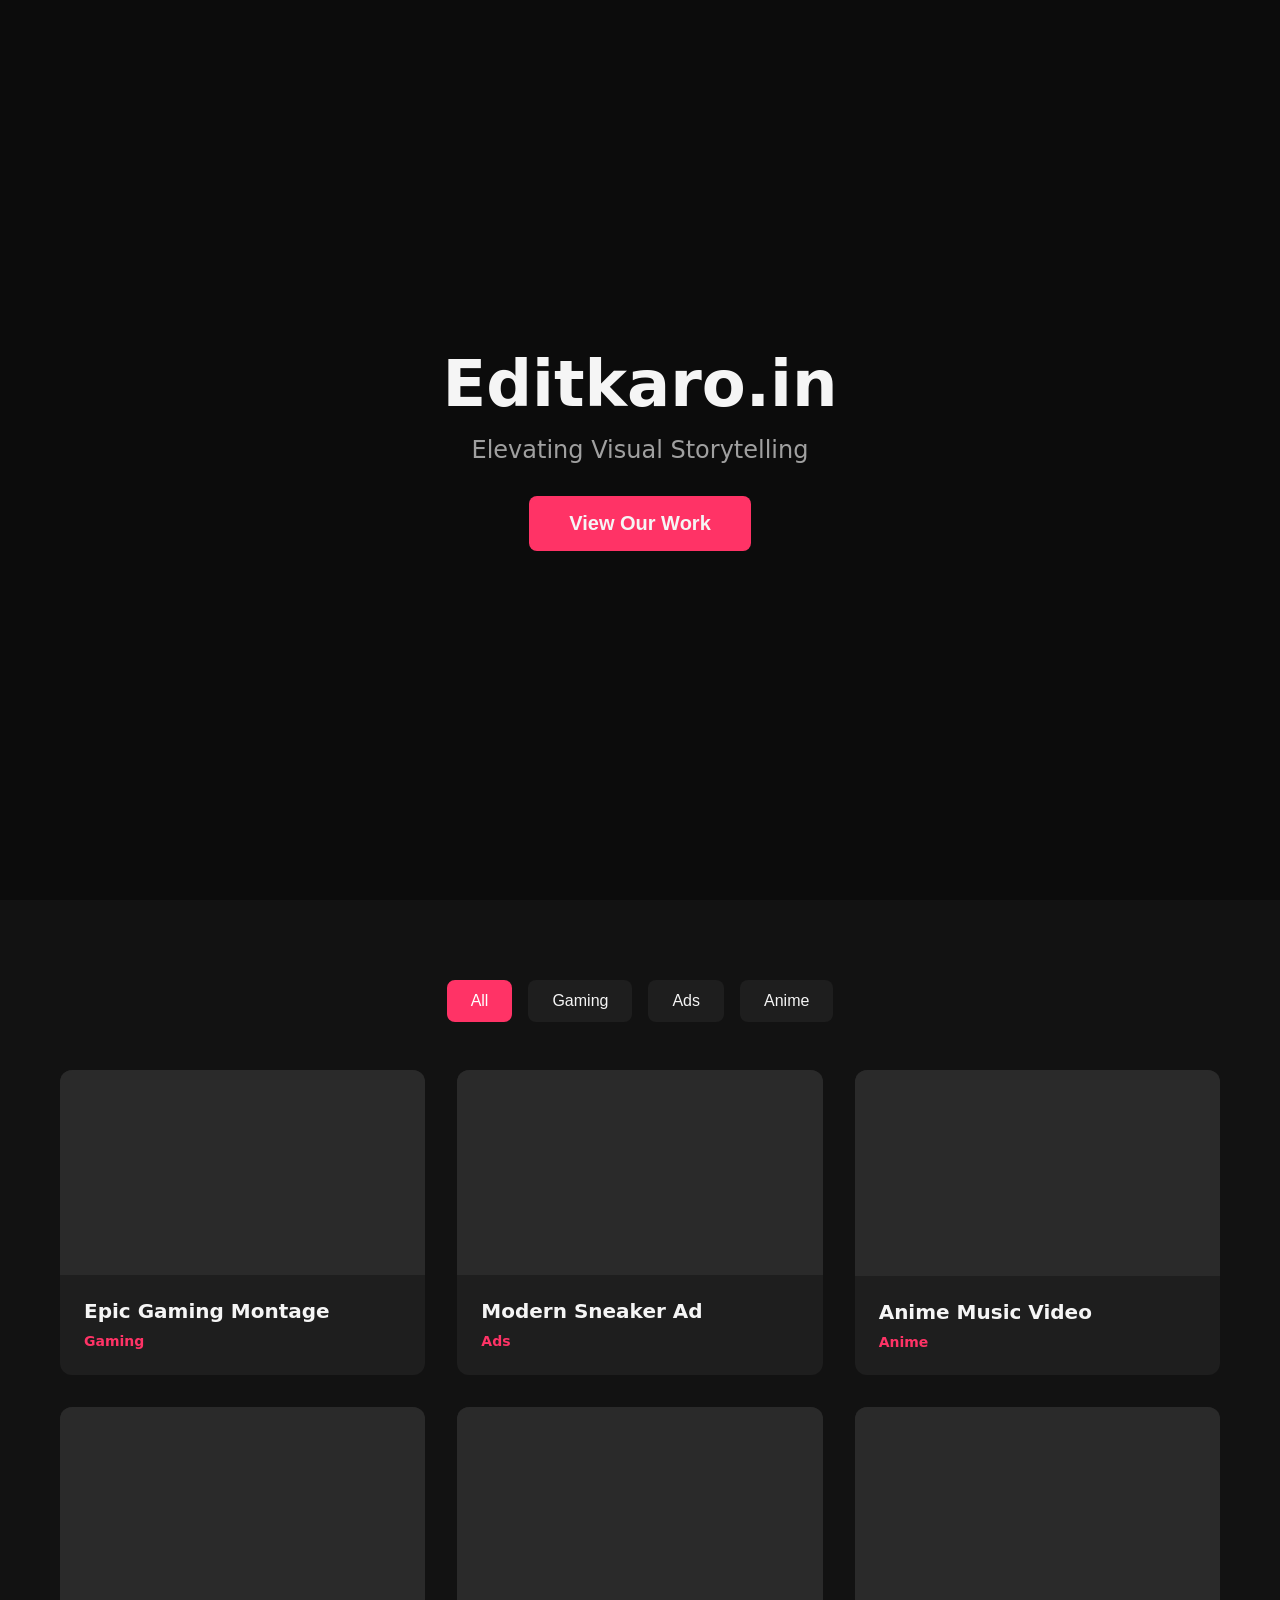
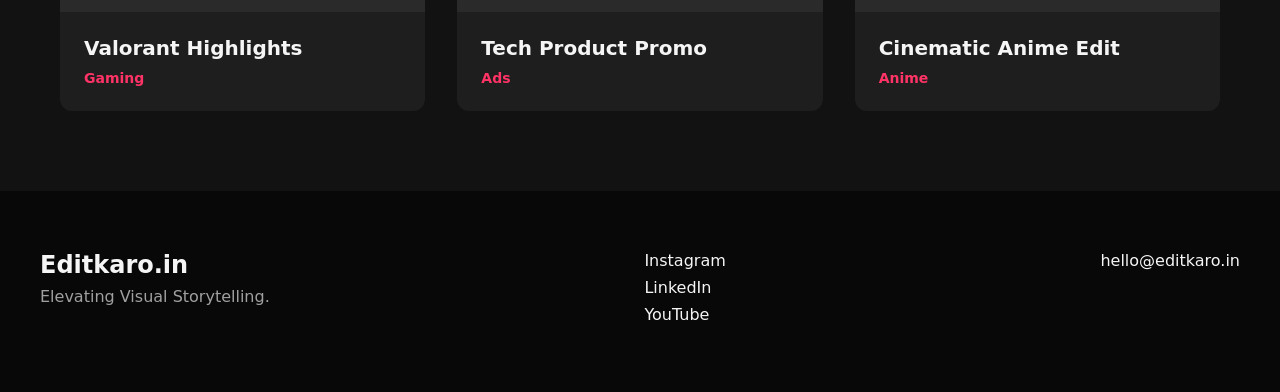
==== index.html @ 69100867 "Added footer" ====
<!DOCTYPE html>
<html lang="en">
<head>
    <meta charset="UTF-8">
    <meta name="viewport" content="width=device-width, initial-scale=1.0">
    <title>Editkaro.in</title>
    <link rel="stylesheet" href="style.css">
</head>
<body>
    <section class="hero-section">
        <div class="video-container"></div>
        <div class="dark-overlay"></div>
        <div class="content-box">
            <h1 class="main-heading">Editkaro.in</h1>
            <p class="subtitle">Elevating Visual Storytelling</p>
            <button class="action-button">View Our Work</button>
        </div>
    </section>

    <section class="portfolio-section">
        <div class="category-buttons">
            <button class="category-btn active" data-filter="all">All</button>
            <button class="category-btn" data-filter="gaming">Gaming</button>
            <button class="category-btn" data-filter="ads">Ads</button>
            <button class="category-btn" data-filter="anime">Anime</button>
        </div>
        <div class="work-grid">
            <div class="work-item" data-category="gaming">
                <div class="thumbnail" data-video="https://commondatastorage.googleapis.com/gtv-videos-bucket/sample/BigBuckBunny.mp4"></div>
                <div class="item-details">
                    <h3 class="video-title">Epic Gaming Montage</h3>
                    <span class="category-tag">Gaming</span>
                </div>
            </div>
            <div class="work-item" data-category="ads">
                <div class="thumbnail" data-video="https://commondatastorage.googleapis.com/gtv-videos-bucket/sample/BigBuckBunny.mp4"></div>
                <div class="item-details">
                    <h3 class="video-title">Modern Sneaker Ad</h3>
                    <span class="category-tag">Ads</span>
                </div>
            </div>
            <div class="work-item" data-category="anime">
                <div class="thumbnail" data-video="https://commondatastorage.googleapis.com/gtv-videos-bucket/sample/BigBuckBunny.mp4"></div>
                <div class="item-details">
                    <h3 class="video-title">Anime Music Video</h3>
                    <span class="category-tag">Anime</span>
                </div>
            </div>
            <div class="work-item" data-category="gaming">
                <div class="thumbnail" data-video="https://commondatastorage.googleapis.com/gtv-videos-bucket/sample/BigBuckBunny.mp4"></div>
                <div class="item-details">
                    <h3 class="video-title">Valorant Highlights</h3>
                    <span class="category-tag">Gaming</span>
                </div>
            </div>
            <div class="work-item" data-category="ads">
                <div class="thumbnail" data-video="https://commondatastorage.googleapis.com/gtv-videos-bucket/sample/BigBuckBunny.mp4"></div>
                <div class="item-details">
                    <h3 class="video-title">Tech Product Promo</h3>
                    <span class="category-tag">Ads</span>
                </div>
            </div>
            <div class="work-item" data-category="anime">
                <div class="thumbnail" data-video="https://commondatastorage.googleapis.com/gtv-videos-bucket/sample/BigBuckBunny.mp4"></div>
                <div class="item-details">
                    <h3 class="video-title">Cinematic Anime Edit</h3>
                    <span class="category-tag">Anime</span>
                </div>
            </div>
        </div>
    </section>

    <div class="video-modal" id="videoModal">
        <button class="close-modal" id="closeModal">&times;</button>
        <div class="modal-content" id="modalContent"></div>
    </div>

    <footer class="site-footer">
        <div class="footer-columns">
            <div class="footer-column">
                <h3>Editkaro.in</h3>
                <p>Elevating Visual Storytelling.</p>
            </div>
            <div class="footer-column">
                <ul>
                    <li><a href="#">Instagram</a></li>
                    <li><a href="#">LinkedIn</a></li>
                    <li><a href="#">YouTube</a></li>
                </ul>
            </div>
            <div class="footer-column">
                <a href="mailto:hello@editkaro.in">hello@editkaro.in</a>
            </div>
        </div>
    </footer>

    <button id="back-to-top">&uarr;</button>

    <script src="script.js"></script>
</body>
</html>
---- style.css ----
:root {
    --main-background: #121212;
    --surface-background: #1E1E1E;
    --main-text: #F5F5F5;
    --secondary-text: #A0A0A0;
    --accent-color: #FF3366;
}

* {
    margin: 0;
    padding: 0;
    box-sizing: border-box;
}

html {
    scroll-behavior: smooth;
}

body {
    font-family: system-ui, -apple-system, sans-serif;
    background-color: var(--main-background);
    color: var(--main-text);
}

.hero-section {
    position: relative;
    height: 100vh;
    width: 100%;
    display: flex;
    align-items: center;
    justify-content: center;
    overflow: hidden;
}

.video-container {
    position: absolute;
    top: 0;
    left: 0;
    width: 100%;
    height: 100%;
    background-color: var(--surface-background);
    z-index: 1;
}

.dark-overlay {
    position: absolute;
    top: 0;
    left: 0;
    width: 100%;
    height: 100%;
    background-color: rgba(0, 0, 0, 0.6);
    z-index: 2;
}

.content-box {
    position: relative;
    z-index: 3;
    text-align: center;
    padding: 0 20px;
}

.main-heading {
    font-size: 4rem;
    font-weight: bold;
    margin-bottom: 1rem;
    line-height: 1.1;
}

.subtitle {
    font-size: 1.5rem;
    color: var(--secondary-text);
    margin-bottom: 2rem;
}

.action-button {
    background-color: var(--accent-color);
    color: var(--main-text);
    border: none;
    padding: 1rem 2.5rem;
    font-size: 1.25rem;
    font-weight: bold;
    border-radius: 8px;
    cursor: pointer;
    transition: transform 0.2s ease, opacity 0.2s ease;
}

.action-button:hover {
    transform: scale(1.05);
    opacity: 0.9;
}

.portfolio-section {
    padding: 5rem 20px;
    max-width: 1200px;
    margin: 0 auto;
}

.category-buttons {
    display: flex;
    justify-content: center;
    gap: 1rem;
    margin-bottom: 3rem;
    flex-wrap: wrap;
}

.category-btn {
    background-color: var(--surface-background);
    color: var(--main-text);
    border: none;
    padding: 0.75rem 1.5rem;
    font-size: 1rem;
    border-radius: 8px;
    cursor: pointer;
    transition: background-color 0.2s ease, color 0.2s ease;
}

.category-btn:hover,
.category-btn.active {
    background-color: var(--accent-color);
    color: #FFFFFF;
}

.work-grid {
    display: grid;
    grid-template-columns: repeat(3, 1fr);
    gap: 2rem;
}

.work-item {
    background-color: var(--surface-background);
    border-radius: 12px;
    overflow: hidden;
    transition: transform 0.3s ease, box-shadow 0.3s ease, opacity 0.4s ease;
    opacity: 1;
}

.work-item:hover {
    transform: scale(1.05);
    box-shadow: 0 10px 20px rgba(0, 0, 0, 0.4);
}

.thumbnail {
    width: 100%;
    aspect-ratio: 16 / 9;
    background-color: #2A2A2A;
    cursor: pointer;
}

.item-details {
    padding: 1.5rem;
}

.video-title {
    font-size: 1.25rem;
    margin-bottom: 0.5rem;
}

.category-tag {
    font-size: 0.875rem;
    color: var(--accent-color);
    font-weight: bold;
}

@media (max-width: 1024px) {
    .work-grid {
        grid-template-columns: repeat(2, 1fr);
    }
}

@media (max-width: 768px) {
    .main-heading {
        font-size: 2.5rem;
    }
    .subtitle {
        font-size: 1.2rem;
    }
    .action-button {
        padding: 0.875rem 2rem;
        font-size: 1.1rem;
    }
    .work-grid {
        grid-template-columns: 1fr;
    }
}

.hidden {
    opacity: 0 !important;
    display: none !important;
}

.video-modal {
    position: fixed;
    top: 0;
    left: 0;
    width: 100%;
    height: 100%;
    background-color: rgba(0, 0, 0, 0.9);
    display: none;
    align-items: center;
    justify-content: center;
    z-index: 1000;
}

.video-modal.active {
    display: flex;
}

.modal-content {
    width: 90%;
    max-width: 900px;
    background-color: #000;
    border-radius: 8px;
    overflow: hidden;
}

.modal-content video {
    width: 100%;
    height: auto;
    display: block;
}

.close-modal {
    position: absolute;
    top: 20px;
    right: 30px;
    font-size: 3rem;
    color: #FFF;
    background: none;
    border: none;
    cursor: pointer;
    z-index: 1001;
    transition: color 0.2s ease;
}

.close-modal:hover {
    color: var(--accent-color);
}

.site-footer {
    background-color: #080808;
    padding: 60px 20px;
}

.footer-columns {
    max-width: 1200px;
    margin: 0 auto;
    display: flex;
    justify-content: space-between;
}

.footer-column h3 {
    font-size: 1.5rem;
    margin-bottom: 0.5rem;
}

.footer-column p {
    color: var(--secondary-text);
}

.footer-column ul {
    list-style: none;
}

.footer-column ul li {
    margin-bottom: 0.5rem;
}

.footer-column a {
    color: var(--main-text);
    text-decoration: none;
    transition: color 0.2s ease;
}

.footer-column a:hover {
    color: var(--accent-color);
}

@media (max-width: 768px) {
    .footer-columns {
        flex-direction: column;
        gap: 30px;
    }
}

#back-to-top {
    position: fixed;
    bottom: 30px;
    right: 30px;
    width: 50px;
    height: 50px;
    border-radius: 50%;
    background-color: var(--accent-color);
    color: #FFF;
    border: none;
    font-size: 1.5rem;
    display: flex;
    align-items: center;
    justify-content: center;
    cursor: pointer;
    box-shadow: 0 4px 10px rgba(0, 0, 0, 0.3);
    opacity: 0;
    pointer-events: none;
    transition: all 0.3s ease;
    z-index: 1000;
}

#back-to-top:hover {
    transform: translateY(-3px);
    box-shadow: 0 6px 15px rgba(0, 0, 0, 0.4);
}

.show-button {
    opacity: 1 !important;
    pointer-events: auto !important;
}
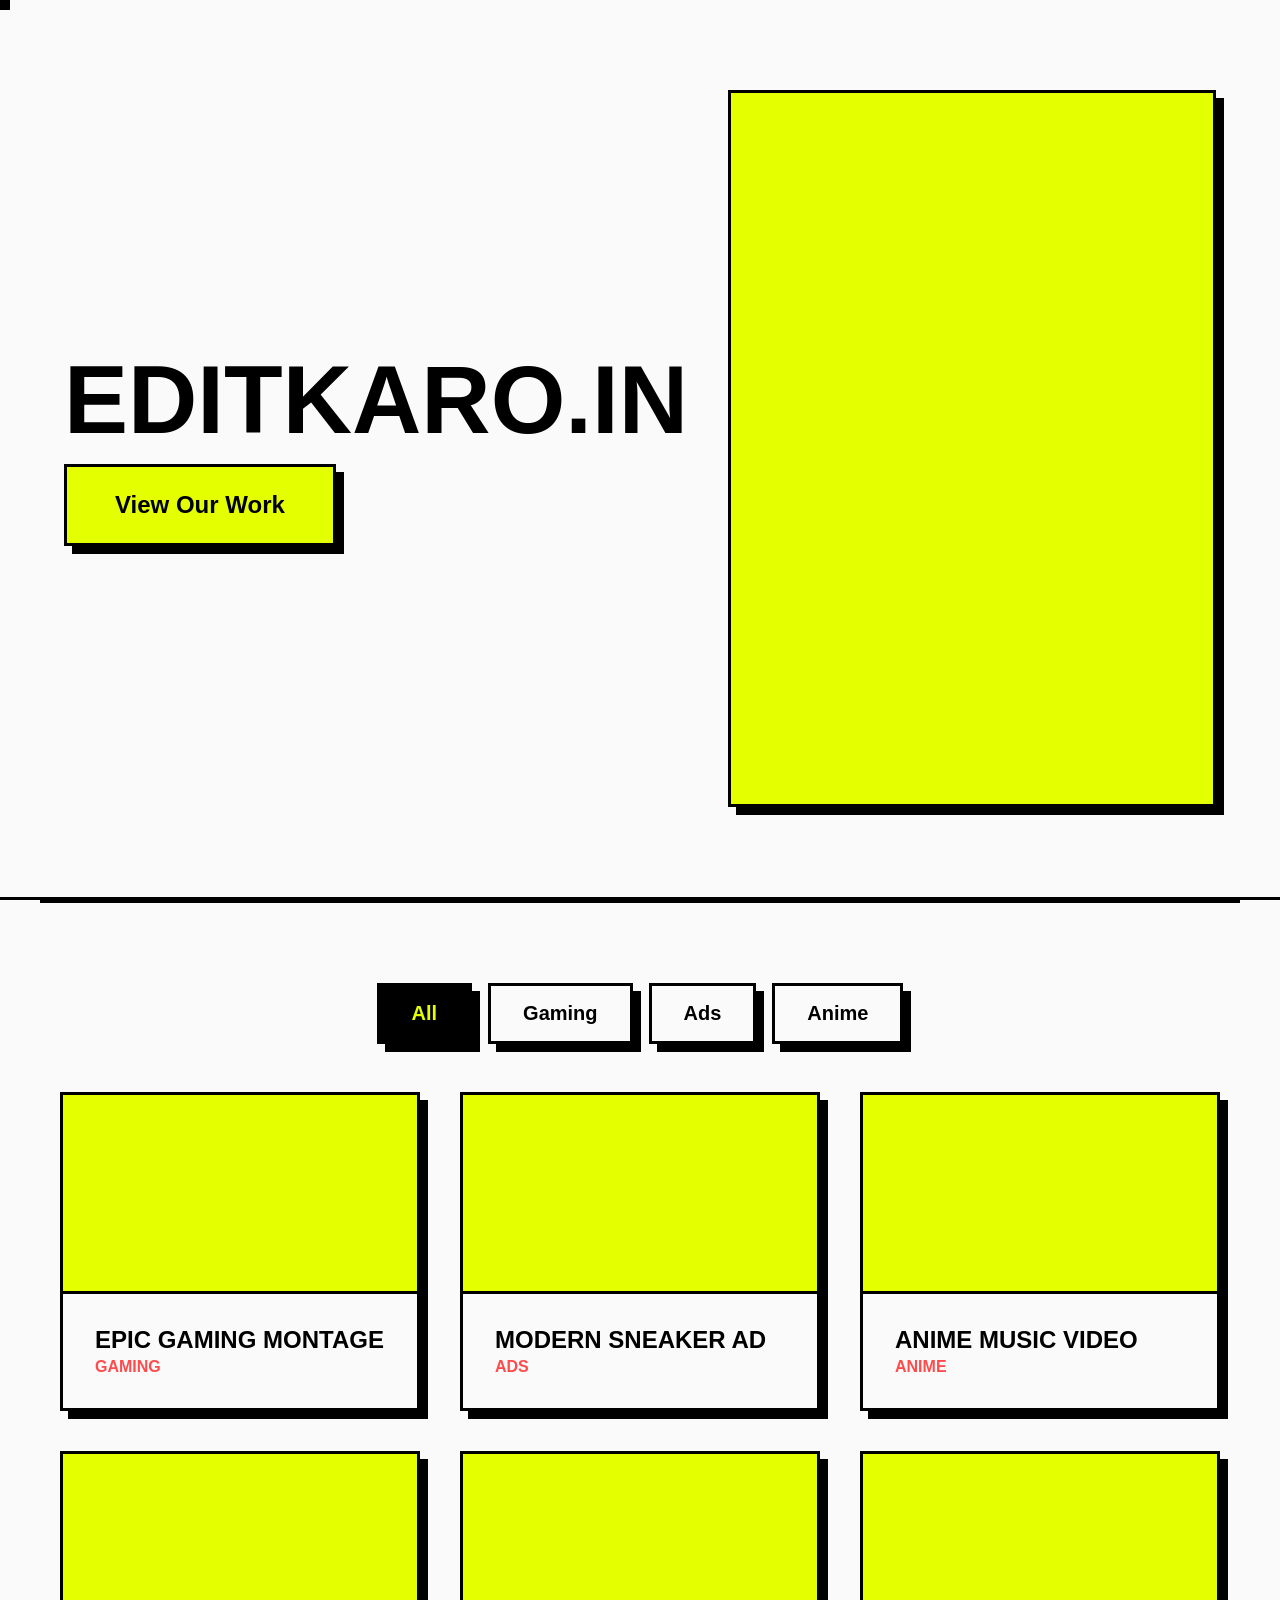
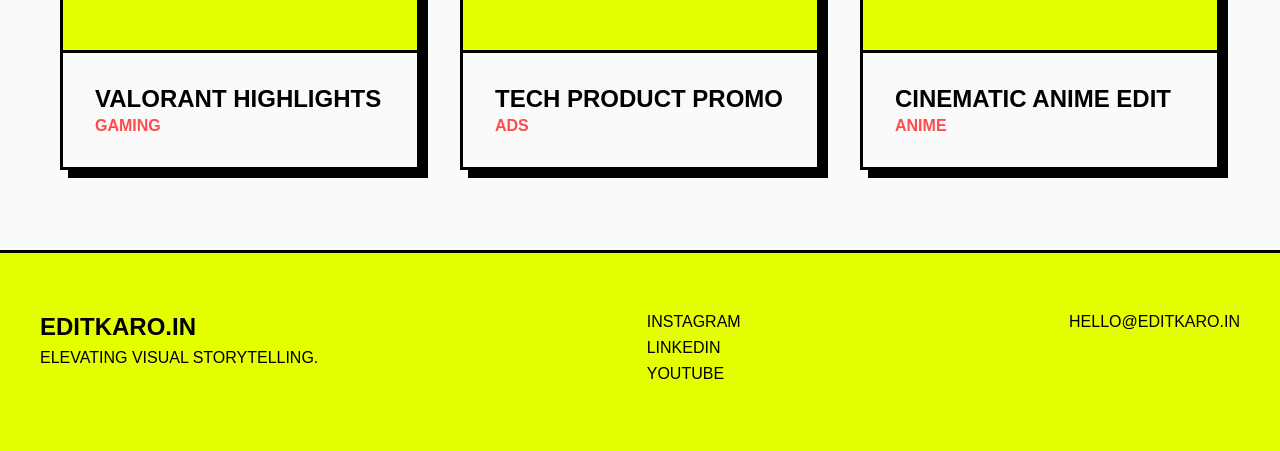
==== commit 0b99428f: "changed the theme" ====
--- a/index.html
+++ b/index.html
@@ -1,67 +1,70 @@
 <!DOCTYPE html>
 <html lang="en">
+
 <head>
     <meta charset="UTF-8">
     <meta name="viewport" content="width=device-width, initial-scale=1.0">
     <title>Editkaro.in</title>
     <link rel="stylesheet" href="style.css">
 </head>
+
 <body>
+    
     <section class="hero-section">
-        <div class="video-container"></div>
-        <div class="dark-overlay"></div>
-        <div class="content-box">
+        <div class="hero-content">
             <h1 class="main-heading">Editkaro.in</h1>
-            <p class="subtitle">Elevating Visual Storytelling</p>
-            <button class="action-button">View Our Work</button>
+            <button class="action-button brutal-card">View Our Work</button>
+        </div>
+        <div class="hero-video brutal-card">
+            <video class="media-placeholder" autoplay loop muted></video>
         </div>
     </section>
 
     <section class="portfolio-section">
         <div class="category-buttons">
-            <button class="category-btn active" data-filter="all">All</button>
-            <button class="category-btn" data-filter="gaming">Gaming</button>
-            <button class="category-btn" data-filter="ads">Ads</button>
-            <button class="category-btn" data-filter="anime">Anime</button>
+            <button class="category-btn brutal-card active" data-filter="all">All</button>
+            <button class="category-btn brutal-card" data-filter="gaming">Gaming</button>
+            <button class="category-btn brutal-card" data-filter="ads">Ads</button>
+            <button class="category-btn brutal-card" data-filter="anime">Anime</button>
         </div>
         <div class="work-grid">
-            <div class="work-item" data-category="gaming">
-                <div class="thumbnail" data-video="https://commondatastorage.googleapis.com/gtv-videos-bucket/sample/BigBuckBunny.mp4"></div>
+            <div class="work-item brutal-card" data-category="gaming">
+                <video class="media-placeholder thumbnail" data-video="https://commondatastorage.googleapis.com/gtv-videos-bucket/sample/BigBuckBunny.mp4" autoplay loop muted></video>
                 <div class="item-details">
                     <h3 class="video-title">Epic Gaming Montage</h3>
                     <span class="category-tag">Gaming</span>
                 </div>
             </div>
-            <div class="work-item" data-category="ads">
-                <div class="thumbnail" data-video="https://commondatastorage.googleapis.com/gtv-videos-bucket/sample/BigBuckBunny.mp4"></div>
+            <div class="work-item brutal-card" data-category="ads">
+                <video class="media-placeholder thumbnail" data-video="https://commondatastorage.googleapis.com/gtv-videos-bucket/sample/BigBuckBunny.mp4" autoplay loop muted></video>
                 <div class="item-details">
                     <h3 class="video-title">Modern Sneaker Ad</h3>
                     <span class="category-tag">Ads</span>
                 </div>
             </div>
-            <div class="work-item" data-category="anime">
-                <div class="thumbnail" data-video="https://commondatastorage.googleapis.com/gtv-videos-bucket/sample/BigBuckBunny.mp4"></div>
+            <div class="work-item brutal-card" data-category="anime">
+                <video class="media-placeholder thumbnail" data-video="https://commondatastorage.googleapis.com/gtv-videos-bucket/sample/BigBuckBunny.mp4" autoplay loop muted></video>
                 <div class="item-details">
                     <h3 class="video-title">Anime Music Video</h3>
                     <span class="category-tag">Anime</span>
                 </div>
             </div>
-            <div class="work-item" data-category="gaming">
-                <div class="thumbnail" data-video="https://commondatastorage.googleapis.com/gtv-videos-bucket/sample/BigBuckBunny.mp4"></div>
+            <div class="work-item brutal-card" data-category="gaming">
+                <video class="media-placeholder thumbnail" data-video="https://commondatastorage.googleapis.com/gtv-videos-bucket/sample/BigBuckBunny.mp4" autoplay loop muted></video>
                 <div class="item-details">
                     <h3 class="video-title">Valorant Highlights</h3>
                     <span class="category-tag">Gaming</span>
                 </div>
             </div>
-            <div class="work-item" data-category="ads">
-                <div class="thumbnail" data-video="https://commondatastorage.googleapis.com/gtv-videos-bucket/sample/BigBuckBunny.mp4"></div>
+            <div class="work-item brutal-card" data-category="ads">
+                <video class="media-placeholder thumbnail" data-video="https://commondatastorage.googleapis.com/gtv-videos-bucket/sample/BigBuckBunny.mp4" autoplay loop muted></video>
                 <div class="item-details">
                     <h3 class="video-title">Tech Product Promo</h3>
                     <span class="category-tag">Ads</span>
                 </div>
             </div>
-            <div class="work-item" data-category="anime">
-                <div class="thumbnail" data-video="https://commondatastorage.googleapis.com/gtv-videos-bucket/sample/BigBuckBunny.mp4"></div>
+            <div class="work-item brutal-card" data-category="anime">
+                <video class="media-placeholder thumbnail" data-video="https://commondatastorage.googleapis.com/gtv-videos-bucket/sample/BigBuckBunny.mp4" autoplay loop muted></video>
                 <div class="item-details">
                     <h3 class="video-title">Cinematic Anime Edit</h3>
                     <span class="category-tag">Anime</span>
@@ -95,7 +98,9 @@
     </footer>
 
     <button id="back-to-top">&uarr;</button>
+    <div id="custom-cursor"></div>
 
     <script src="script.js"></script>
 </body>
-</html>
+
+</html>
--- a/style.css
+++ b/style.css
@@ -1,15 +1,15 @@
 :root {
-    --main-background: #121212;
-    --surface-background: #1E1E1E;
-    --main-text: #F5F5F5;
-    --secondary-text: #A0A0A0;
-    --accent-color: #FF3366;
+    --main-background: #FAFAFA;
+    --primary-accent: #E3FF00;
+    --secondary-accent: #FF4B4B;
+    --brutal-border: #000000;
 }
 
 * {
     margin: 0;
     padding: 0;
     box-sizing: border-box;
+    cursor: none !important;
 }
 
 html {
@@ -17,82 +17,81 @@
 }
 
 body {
-    font-family: system-ui, -apple-system, sans-serif;
+    font-family: 'Arial Black', Impact, sans-serif;
     background-color: var(--main-background);
-    color: var(--main-text);
+    color: var(--brutal-border);
+    text-transform: uppercase;
+}
+
+.brutal-card {
+    border: 3px solid var(--brutal-border);
+    box-shadow: 8px 8px 0px var(--brutal-border);
+    transition: all 0.15s ease-out;
+}
+
+.brutal-card:hover {
+    transform: translate(4px, 4px);
+    box-shadow: 4px 4px 0px var(--brutal-border);
 }
 
 .hero-section {
-    position: relative;
     height: 100vh;
-    width: 100%;
     display: flex;
     align-items: center;
-    justify-content: center;
-    overflow: hidden;
-}
-
-.video-container {
-    position: absolute;
-    top: 0;
-    left: 0;
+    justify-content: space-between;
+    padding: 0 5%;
+    gap: 40px;
+    background-color: var(--main-background);
+    border-bottom: 3px solid var(--brutal-border);
+}
+
+.hero-content {
+    flex: 1;
+    display: flex;
+    flex-direction: column;
+    align-items: flex-start;
+}
+
+.hero-video {
+    flex: 1;
+    height: 80%;
+    background-color: var(--primary-accent);
+}
+
+.main-heading {
+    font-size: 6rem;
+    font-weight: 900;
+    margin-bottom: 1rem;
+    line-height: 1;
+    color: var(--brutal-border);
+}
+
+.action-button {
+    background-color: var(--primary-accent);
+    color: var(--brutal-border);
+    padding: 1.5rem 3rem;
+    font-size: 1.5rem;
+    font-weight: 900;
+    cursor: none !important;
+}
+
+.action-button:hover {
+    background-color: var(--brutal-border);
+    color: var(--primary-accent);
+}
+
+.media-placeholder {
     width: 100%;
     height: 100%;
-    background-color: var(--surface-background);
-    z-index: 1;
-}
-
-.dark-overlay {
-    position: absolute;
-    top: 0;
-    left: 0;
-    width: 100%;
-    height: 100%;
-    background-color: rgba(0, 0, 0, 0.6);
-    z-index: 2;
-}
-
-.content-box {
-    position: relative;
-    z-index: 3;
-    text-align: center;
-    padding: 0 20px;
-}
-
-.main-heading {
-    font-size: 4rem;
-    font-weight: bold;
-    margin-bottom: 1rem;
-    line-height: 1.1;
-}
-
-.subtitle {
-    font-size: 1.5rem;
-    color: var(--secondary-text);
-    margin-bottom: 2rem;
-}
-
-.action-button {
-    background-color: var(--accent-color);
-    color: var(--main-text);
-    border: none;
-    padding: 1rem 2.5rem;
-    font-size: 1.25rem;
-    font-weight: bold;
-    border-radius: 8px;
-    cursor: pointer;
-    transition: transform 0.2s ease, opacity 0.2s ease;
-}
-
-.action-button:hover {
-    transform: scale(1.05);
-    opacity: 0.9;
+    background-color: var(--primary-accent);
+    object-fit: cover;
 }
 
 .portfolio-section {
     padding: 5rem 20px;
     max-width: 1200px;
     margin: 0 auto;
+    border-top: 3px solid var(--brutal-border);
 }
 
 .category-buttons {
@@ -104,61 +103,73 @@
 }
 
 .category-btn {
-    background-color: var(--surface-background);
-    color: var(--main-text);
-    border: none;
-    padding: 0.75rem 1.5rem;
-    font-size: 1rem;
-    border-radius: 8px;
-    cursor: pointer;
-    transition: background-color 0.2s ease, color 0.2s ease;
+    background-color: var(--main-background);
+    color: var(--brutal-border);
+    padding: 1rem 2rem;
+    font-size: 1.25rem;
+    font-weight: bold;
+    cursor: none !important;
 }
 
 .category-btn:hover,
 .category-btn.active {
-    background-color: var(--accent-color);
-    color: #FFFFFF;
+    background-color: var(--brutal-border);
+    color: var(--primary-accent);
 }
 
 .work-grid {
     display: grid;
     grid-template-columns: repeat(3, 1fr);
-    gap: 2rem;
+    gap: 40px;
 }
 
 .work-item {
-    background-color: var(--surface-background);
-    border-radius: 12px;
-    overflow: hidden;
-    transition: transform 0.3s ease, box-shadow 0.3s ease, opacity 0.4s ease;
-    opacity: 1;
-}
-
-.work-item:hover {
-    transform: scale(1.05);
-    box-shadow: 0 10px 20px rgba(0, 0, 0, 0.4);
-}
-
-.thumbnail {
+    display: grid;
+    grid-template-rows: auto 1fr;
+    background-color: var(--main-background);
+    height: 100%;
+}
+
+.work-item .media-placeholder {
     width: 100%;
     aspect-ratio: 16 / 9;
-    background-color: #2A2A2A;
-    cursor: pointer;
+    border-bottom: 3px solid var(--brutal-border);
 }
 
 .item-details {
-    padding: 1.5rem;
+    display: flex;
+    flex-direction: column;
+    justify-content: flex-start;
+    padding: 2rem;
+    flex-grow: 1;
+    transition: all 0.15s ease-out;
+}
+
+.work-item.brutal-card:hover .item-details {
+    background-color: var(--brutal-border);
 }
 
 .video-title {
-    font-size: 1.25rem;
-    margin-bottom: 0.5rem;
+    font-size: 1.5rem;
+    margin-bottom: 0.25rem;
+    font-weight: 900;
+    transition: all 0.15s ease-out;
+}
+
+.work-item.brutal-card:hover .video-title {
+    color: var(--primary-accent);
 }
 
 .category-tag {
-    font-size: 0.875rem;
-    color: var(--accent-color);
+    font-size: 1rem;
+    color: var(--secondary-accent);
     font-weight: bold;
+    transition: all 0.15s ease-out;
+    margin-top: auto;
+}
+
+.work-item.brutal-card:hover .category-tag {
+    color: var(--main-background);
 }
 
 @media (max-width: 1024px) {
@@ -171,13 +182,16 @@
     .main-heading {
         font-size: 2.5rem;
     }
+
     .subtitle {
         font-size: 1.2rem;
     }
+
     .action-button {
         padding: 0.875rem 2rem;
         font-size: 1.1rem;
     }
+
     .work-grid {
         grid-template-columns: 1fr;
     }
@@ -237,8 +251,10 @@
 }
 
 .site-footer {
-    background-color: #080808;
+    background-color: var(--primary-accent);
     padding: 60px 20px;
+    border-top: 3px solid var(--brutal-border);
+    color: var(--brutal-border);
 }
 
 .footer-columns {
@@ -251,10 +267,11 @@
 .footer-column h3 {
     font-size: 1.5rem;
     margin-bottom: 0.5rem;
+    font-weight: 900;
 }
 
 .footer-column p {
-    color: var(--secondary-text);
+    color: var(--brutal-border);
 }
 
 .footer-column ul {
@@ -266,13 +283,13 @@
 }
 
 .footer-column a {
-    color: var(--main-text);
+    color: var(--brutal-border);
     text-decoration: none;
-    transition: color 0.2s ease;
+    cursor: none !important;
 }
 
 .footer-column a:hover {
-    color: var(--accent-color);
+    color: var(--secondary-accent);
 }
 
 @media (max-width: 768px) {
@@ -288,28 +305,48 @@
     right: 30px;
     width: 50px;
     height: 50px;
-    border-radius: 50%;
-    background-color: var(--accent-color);
-    color: #FFF;
-    border: none;
+    background-color: var(--primary-accent);
+    color: var(--brutal-border);
     font-size: 1.5rem;
     display: flex;
     align-items: center;
     justify-content: center;
-    cursor: pointer;
-    box-shadow: 0 4px 10px rgba(0, 0, 0, 0.3);
+    cursor: none !important;
     opacity: 0;
     pointer-events: none;
-    transition: all 0.3s ease;
     z-index: 1000;
-}
-
-#back-to-top:hover {
-    transform: translateY(-3px);
-    box-shadow: 0 6px 15px rgba(0, 0, 0, 0.4);
+    border: 3px solid var(--brutal-border);
+    box-shadow: 4px 4px 0px var(--brutal-border);
+    transition: all 0.15s ease-out;
 }
 
 .show-button {
     opacity: 1 !important;
     pointer-events: auto !important;
 }
+
+#back-to-top:hover {
+    transform: translate(2px, 2px);
+    box-shadow: 2px 2px 0px var(--brutal-border);
+    background-color: var(--brutal-border);
+    color: var(--primary-accent);
+}
+
+#custom-cursor {
+    position: fixed;
+    top: 0;
+    left: 0;
+    width: 20px;
+    height: 20px;
+    background-color: var(--brutal-border);
+    pointer-events: none;
+    z-index: 9999;
+    transform: translate(-50%, -50%);
+    transition: width 0.15s ease-out, height 0.15s ease-out, background-color 0.15s ease-out;
+}
+
+.cursor-grow {
+    width: 40px !important;
+    height: 40px !important;
+    background-color: var(--secondary-accent) !important;
+}
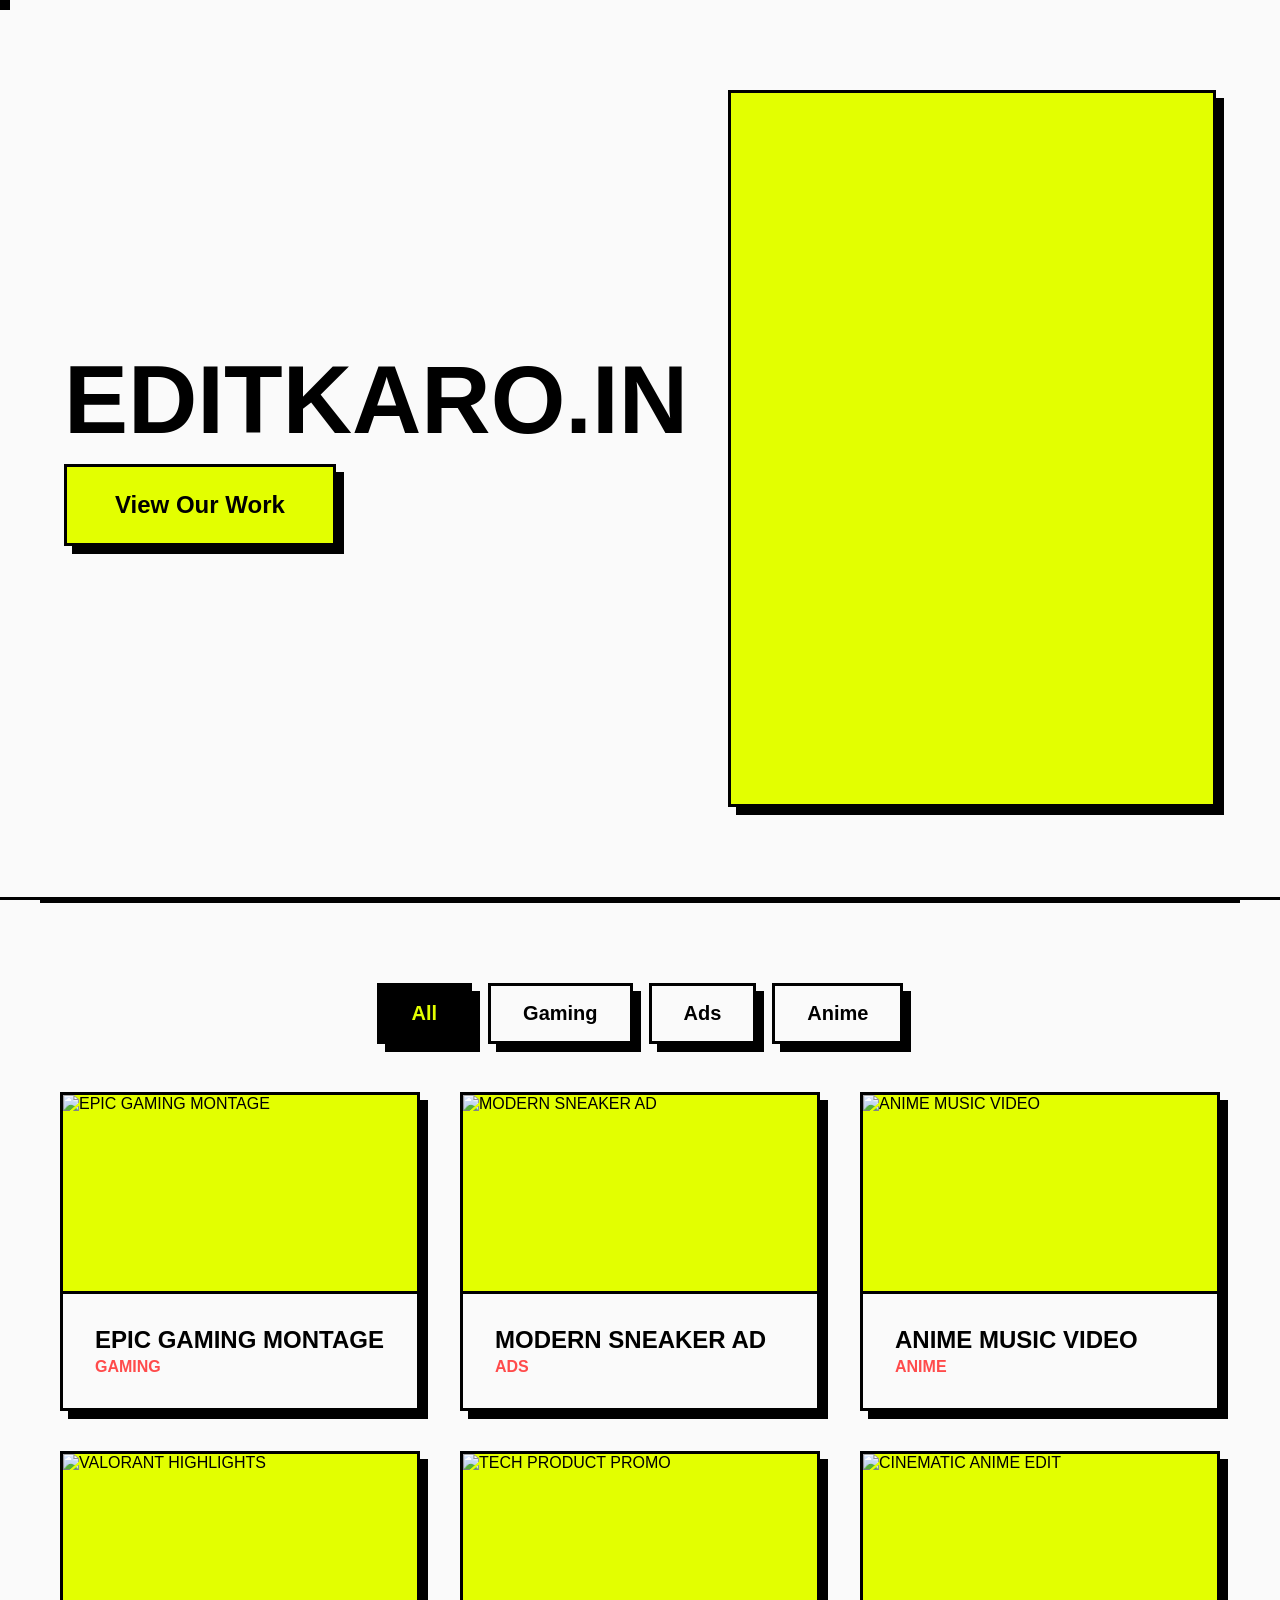
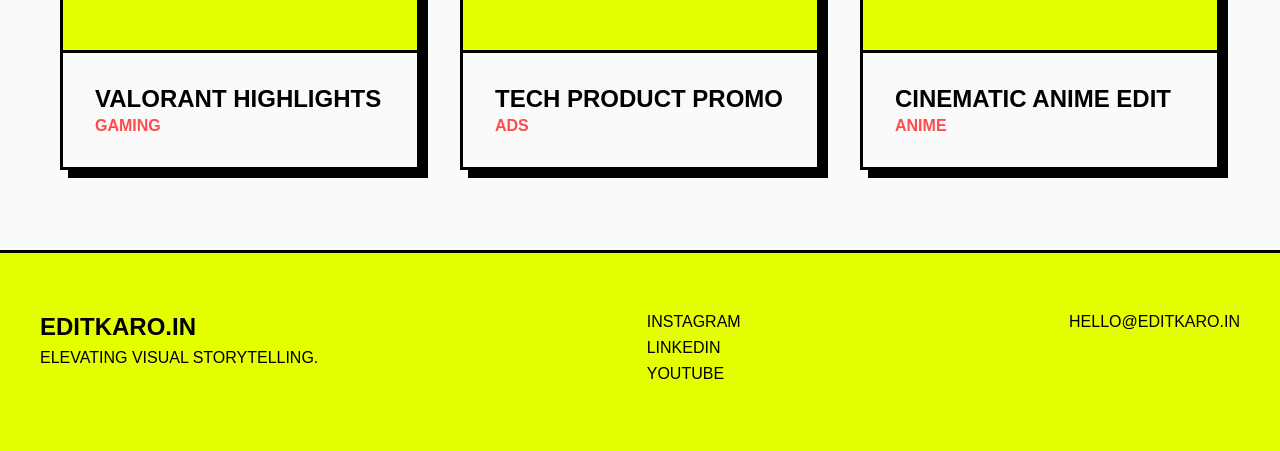
==== commit 9872f693: "added videos" ====
--- a/index.html
+++ b/index.html
@@ -29,42 +29,42 @@
         </div>
         <div class="work-grid">
             <div class="work-item brutal-card" data-category="gaming">
-                <video class="media-placeholder thumbnail" data-video="https://commondatastorage.googleapis.com/gtv-videos-bucket/sample/BigBuckBunny.mp4" autoplay loop muted></video>
+                <img class="media-placeholder thumbnail" src="https://img.youtube.com/vi/kBUir84CjHQ/maxresdefault.jpg" data-video="https://www.youtube.com/embed/kBUir84CjHQ?autoplay=1" alt="Epic Gaming Montage">
                 <div class="item-details">
                     <h3 class="video-title">Epic Gaming Montage</h3>
                     <span class="category-tag">Gaming</span>
                 </div>
             </div>
             <div class="work-item brutal-card" data-category="ads">
-                <video class="media-placeholder thumbnail" data-video="https://commondatastorage.googleapis.com/gtv-videos-bucket/sample/BigBuckBunny.mp4" autoplay loop muted></video>
+                <img class="media-placeholder thumbnail" src="https://img.youtube.com/vi/oD4PVOIzTQg/maxresdefault.jpg" data-video="https://www.youtube.com/embed/oD4PVOIzTQg?autoplay=1" alt="Modern Sneaker Ad">
                 <div class="item-details">
                     <h3 class="video-title">Modern Sneaker Ad</h3>
                     <span class="category-tag">Ads</span>
                 </div>
             </div>
             <div class="work-item brutal-card" data-category="anime">
-                <video class="media-placeholder thumbnail" data-video="https://commondatastorage.googleapis.com/gtv-videos-bucket/sample/BigBuckBunny.mp4" autoplay loop muted></video>
+                <img class="media-placeholder thumbnail" src="https://img.youtube.com/vi/SZZqTMDE3Rg/maxresdefault.jpg" data-video="https://www.youtube.com/embed/SZZqTMDE3Rg?autoplay=1" alt="Anime Music Video">
                 <div class="item-details">
                     <h3 class="video-title">Anime Music Video</h3>
                     <span class="category-tag">Anime</span>
                 </div>
             </div>
             <div class="work-item brutal-card" data-category="gaming">
-                <video class="media-placeholder thumbnail" data-video="https://commondatastorage.googleapis.com/gtv-videos-bucket/sample/BigBuckBunny.mp4" autoplay loop muted></video>
+                <img class="media-placeholder thumbnail" src="https://img.youtube.com/vi/qID7Avs8cJo/maxresdefault.jpg" data-video="https://www.youtube.com/embed/qID7Avs8cJo?autoplay=1" alt="Valorant Highlights">
                 <div class="item-details">
                     <h3 class="video-title">Valorant Highlights</h3>
                     <span class="category-tag">Gaming</span>
                 </div>
             </div>
             <div class="work-item brutal-card" data-category="ads">
-                <video class="media-placeholder thumbnail" data-video="https://commondatastorage.googleapis.com/gtv-videos-bucket/sample/BigBuckBunny.mp4" autoplay loop muted></video>
+                <img class="media-placeholder thumbnail" src="https://img.youtube.com/vi/_-AS5DtDeqs/maxresdefault.jpg" data-video="https://www.youtube.com/embed/_-AS5DtDeqs?autoplay=1" alt="Tech Product Promo">
                 <div class="item-details">
                     <h3 class="video-title">Tech Product Promo</h3>
                     <span class="category-tag">Ads</span>
                 </div>
             </div>
             <div class="work-item brutal-card" data-category="anime">
-                <video class="media-placeholder thumbnail" data-video="https://commondatastorage.googleapis.com/gtv-videos-bucket/sample/BigBuckBunny.mp4" autoplay loop muted></video>
+                <img class="media-placeholder thumbnail" src="https://img.youtube.com/vi/lm47T73ARgI/maxresdefault.jpg" data-video="https://www.youtube.com/embed/lm47T73ARgI?autoplay=1" alt="Cinematic Anime Edit">
                 <div class="item-details">
                     <h3 class="video-title">Cinematic Anime Edit</h3>
                     <span class="category-tag">Anime</span>
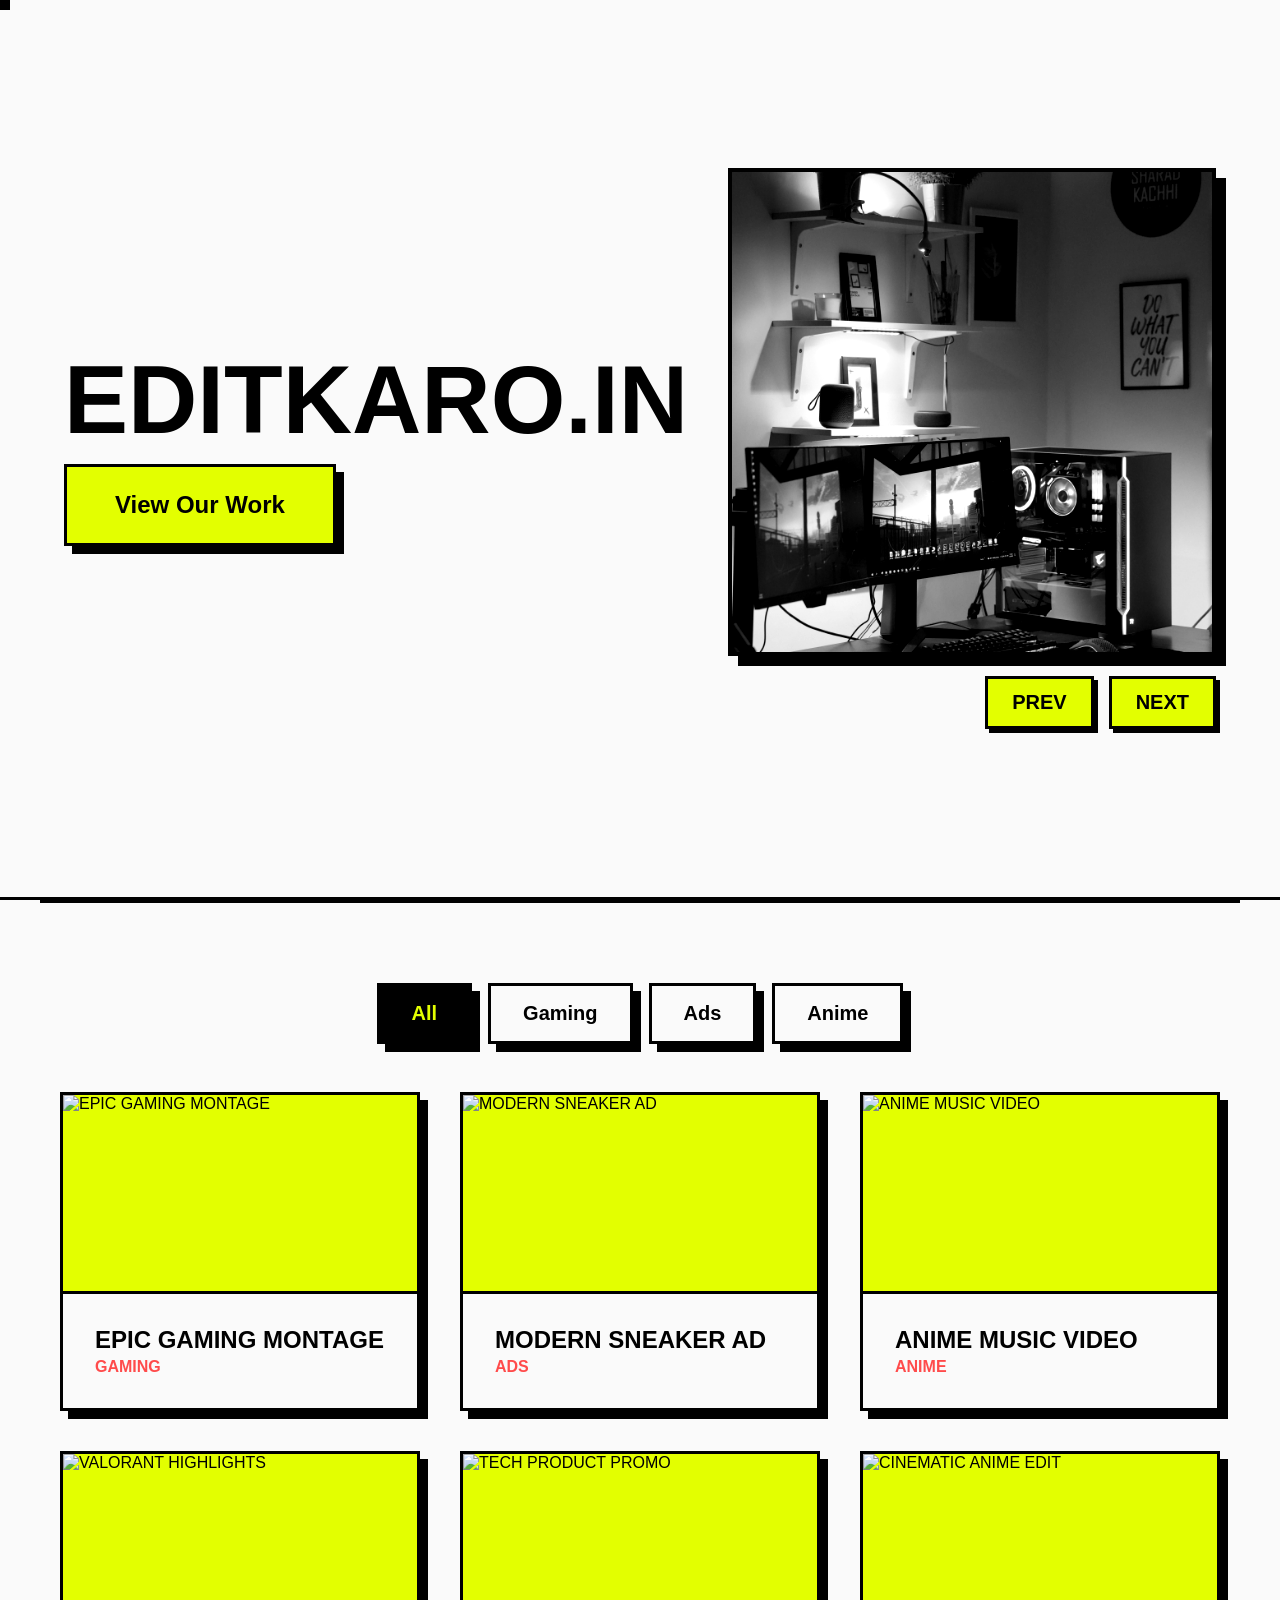
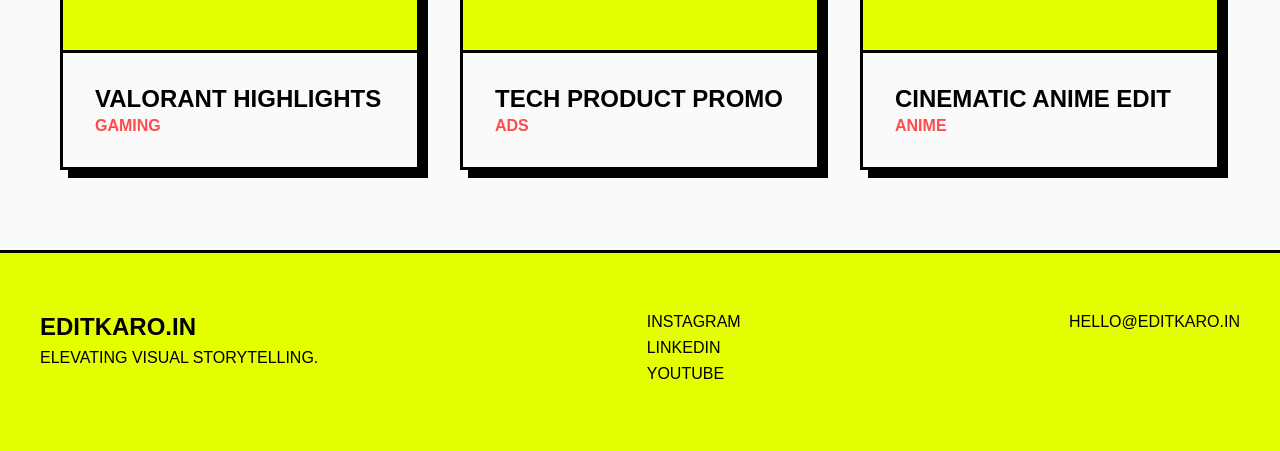
==== commit f6a31757: "added photo slider to hero section" ====
--- a/index.html
+++ b/index.html
@@ -9,14 +9,26 @@
 </head>
 
 <body>
-    
+
     <section class="hero-section">
         <div class="hero-content">
             <h1 class="main-heading">Editkaro.in</h1>
             <button class="action-button brutal-card">View Our Work</button>
         </div>
-        <div class="hero-video brutal-card">
-            <video class="media-placeholder" autoplay loop muted></video>
+        <div class="hero-slider-wrapper">
+            <div class="slider-container">
+                <div class="slide-track">
+                    <div class="slide"><img class="slide-image media-placeholder" src="1111.jpg" alt="Slide 1"></div>
+                    <div class="slide"><img class="slide-image media-placeholder" src="1112.jpg" alt="Slide 2"></div>
+                    <div class="slide"><img class="slide-image media-placeholder" src="1113.jpg" alt="Slide 3"></div>
+                    <div class="slide"><img class="slide-image media-placeholder" src="1114.jpg" alt="Slide 4"></div>
+                    <div class="slide"><img class="slide-image media-placeholder" src="1115.jpg" alt="Slide 5"></div>
+                </div>
+            </div>
+            <div class="slider-controls">
+                <button class="prev-btn">PREV</button>
+                <button class="next-btn">NEXT</button>
+            </div>
         </div>
     </section>
 
@@ -29,42 +41,48 @@
         </div>
         <div class="work-grid">
             <div class="work-item brutal-card" data-category="gaming">
-                <img class="media-placeholder thumbnail" src="https://img.youtube.com/vi/kBUir84CjHQ/maxresdefault.jpg" data-video="https://www.youtube.com/embed/kBUir84CjHQ?autoplay=1" alt="Epic Gaming Montage">
+                <img class="media-placeholder thumbnail" src="https://img.youtube.com/vi/kBUir84CjHQ/maxresdefault.jpg"
+                    data-video="https://www.youtube.com/embed/kBUir84CjHQ?autoplay=1" alt="Epic Gaming Montage">
                 <div class="item-details">
                     <h3 class="video-title">Epic Gaming Montage</h3>
                     <span class="category-tag">Gaming</span>
                 </div>
             </div>
             <div class="work-item brutal-card" data-category="ads">
-                <img class="media-placeholder thumbnail" src="https://img.youtube.com/vi/oD4PVOIzTQg/maxresdefault.jpg" data-video="https://www.youtube.com/embed/oD4PVOIzTQg?autoplay=1" alt="Modern Sneaker Ad">
+                <img class="media-placeholder thumbnail" src="https://img.youtube.com/vi/oD4PVOIzTQg/maxresdefault.jpg"
+                    data-video="https://www.youtube.com/embed/oD4PVOIzTQg?autoplay=1" alt="Modern Sneaker Ad">
                 <div class="item-details">
                     <h3 class="video-title">Modern Sneaker Ad</h3>
                     <span class="category-tag">Ads</span>
                 </div>
             </div>
             <div class="work-item brutal-card" data-category="anime">
-                <img class="media-placeholder thumbnail" src="https://img.youtube.com/vi/SZZqTMDE3Rg/maxresdefault.jpg" data-video="https://www.youtube.com/embed/SZZqTMDE3Rg?autoplay=1" alt="Anime Music Video">
+                <img class="media-placeholder thumbnail" src="https://img.youtube.com/vi/SZZqTMDE3Rg/maxresdefault.jpg"
+                    data-video="https://www.youtube.com/embed/SZZqTMDE3Rg?autoplay=1" alt="Anime Music Video">
                 <div class="item-details">
                     <h3 class="video-title">Anime Music Video</h3>
                     <span class="category-tag">Anime</span>
                 </div>
             </div>
             <div class="work-item brutal-card" data-category="gaming">
-                <img class="media-placeholder thumbnail" src="https://img.youtube.com/vi/qID7Avs8cJo/maxresdefault.jpg" data-video="https://www.youtube.com/embed/qID7Avs8cJo?autoplay=1" alt="Valorant Highlights">
+                <img class="media-placeholder thumbnail" src="https://img.youtube.com/vi/qID7Avs8cJo/maxresdefault.jpg"
+                    data-video="https://www.youtube.com/embed/qID7Avs8cJo?autoplay=1" alt="Valorant Highlights">
                 <div class="item-details">
                     <h3 class="video-title">Valorant Highlights</h3>
                     <span class="category-tag">Gaming</span>
                 </div>
             </div>
             <div class="work-item brutal-card" data-category="ads">
-                <img class="media-placeholder thumbnail" src="https://img.youtube.com/vi/_-AS5DtDeqs/maxresdefault.jpg" data-video="https://www.youtube.com/embed/_-AS5DtDeqs?autoplay=1" alt="Tech Product Promo">
+                <img class="media-placeholder thumbnail" src="https://img.youtube.com/vi/_-AS5DtDeqs/maxresdefault.jpg"
+                    data-video="https://www.youtube.com/embed/_-AS5DtDeqs?autoplay=1" alt="Tech Product Promo">
                 <div class="item-details">
                     <h3 class="video-title">Tech Product Promo</h3>
                     <span class="category-tag">Ads</span>
                 </div>
             </div>
             <div class="work-item brutal-card" data-category="anime">
-                <img class="media-placeholder thumbnail" src="https://img.youtube.com/vi/lm47T73ARgI/maxresdefault.jpg" data-video="https://www.youtube.com/embed/lm47T73ARgI?autoplay=1" alt="Cinematic Anime Edit">
+                <img class="media-placeholder thumbnail" src="https://img.youtube.com/vi/lm47T73ARgI/maxresdefault.jpg"
+                    data-video="https://www.youtube.com/embed/lm47T73ARgI?autoplay=1" alt="Cinematic Anime Edit">
                 <div class="item-details">
                     <h3 class="video-title">Cinematic Anime Edit</h3>
                     <span class="category-tag">Anime</span>
--- a/style.css
+++ b/style.css
@@ -52,10 +52,71 @@
     align-items: flex-start;
 }
 
-.hero-video {
-    flex: 1;
-    height: 80%;
+.hero-slider-wrapper {
+    width: 55%;
+    max-width: 780px;
+    display: flex;
+    flex-direction: column;
+    gap: 20px;
+}
+
+.slider-container {
+    border: 4px solid #000;
+    box-shadow: 10px 10px 0px #000;
+    position: relative;
+    overflow: hidden;
+    aspect-ratio: 1 / 1;
+    max-height: 650px;
     background-color: var(--primary-accent);
+}
+
+.slide-track {
+    display: flex;
+    height: 100%;
+    transition: transform 0.3s cubic-bezier(0.25, 1, 0.5, 1);
+}
+
+.slide {
+    min-width: 100%;
+    height: 100%;
+}
+
+.slide-image {
+    width: 100%;
+    height: 100%;
+    object-fit: cover;
+    filter: grayscale(100%) contrast(120%);
+    transition: filter 0.15s ease-out;
+}
+
+.slide-image:hover {
+    filter: none;
+}
+
+.slider-controls {
+    display: flex;
+    justify-content: flex-end;
+    gap: 15px;
+}
+
+.prev-btn, .next-btn {
+    background-color: #E3FF00;
+    border: 3px solid #000;
+    box-shadow: 4px 4px 0px #000;
+    font-family: 'Arial Black', Impact, sans-serif;
+    font-size: 1.25rem;
+    font-weight: 900;
+    padding: 0.75rem 1.5rem;
+    color: #000;
+    transition: all 0.15s ease-out;
+    cursor: none !important;
+}
+
+.prev-btn:hover, .next-btn:hover {
+    transform: translate(4px, 4px);
+    box-shadow: 0px 0px 0px #000;
+    background-color: #000;
+    color: #E3FF00;
 }
 
 .main-heading {
@@ -173,27 +234,82 @@
 }
 
 @media (max-width: 1024px) {
+    .main-heading {
+        font-size: 4.5rem;
+    }
+
     .work-grid {
         grid-template-columns: repeat(2, 1fr);
+        gap: 30px;
+    }
+
+    .hero-section {
+        padding: 0 3%;
+        gap: 20px;
     }
 }
 
 @media (max-width: 768px) {
+    * {
+        cursor: auto !important;
+    }
+
+    #custom-cursor {
+        display: none !important;
+    }
+
+    .hero-section {
+        flex-direction: column;
+        justify-content: center;
+        height: auto;
+        min-height: 100vh;
+        padding: 4rem 20px;
+        gap: 2.5rem;
+    }
+
+    .hero-content {
+        align-items: center;
+        text-align: center;
+        width: 100%;
+    }
+
     .main-heading {
-        font-size: 2.5rem;
-    }
-
-    .subtitle {
+        font-size: 3rem;
+        margin-bottom: 1.5rem;
+    }
+
+    .hero-slider-wrapper {
+        width: 100%;
+    }
+
+    .action-button {
+        padding: 1rem 2rem;
         font-size: 1.2rem;
-    }
-
-    .action-button {
-        padding: 0.875rem 2rem;
-        font-size: 1.1rem;
+        width: 100%;
+        max-width: 300px;
+    }
+
+    .portfolio-section {
+        padding: 3rem 15px;
+    }
+
+    .category-buttons {
+        gap: 0.5rem;
+        margin-bottom: 2rem;
+    }
+
+    .category-btn {
+        padding: 0.6rem 1.2rem;
+        font-size: 0.95rem;
     }
 
     .work-grid {
         grid-template-columns: 1fr;
+        gap: 25px;
+    }
+
+    .item-details {
+        padding: 1.5rem;
     }
 }
 
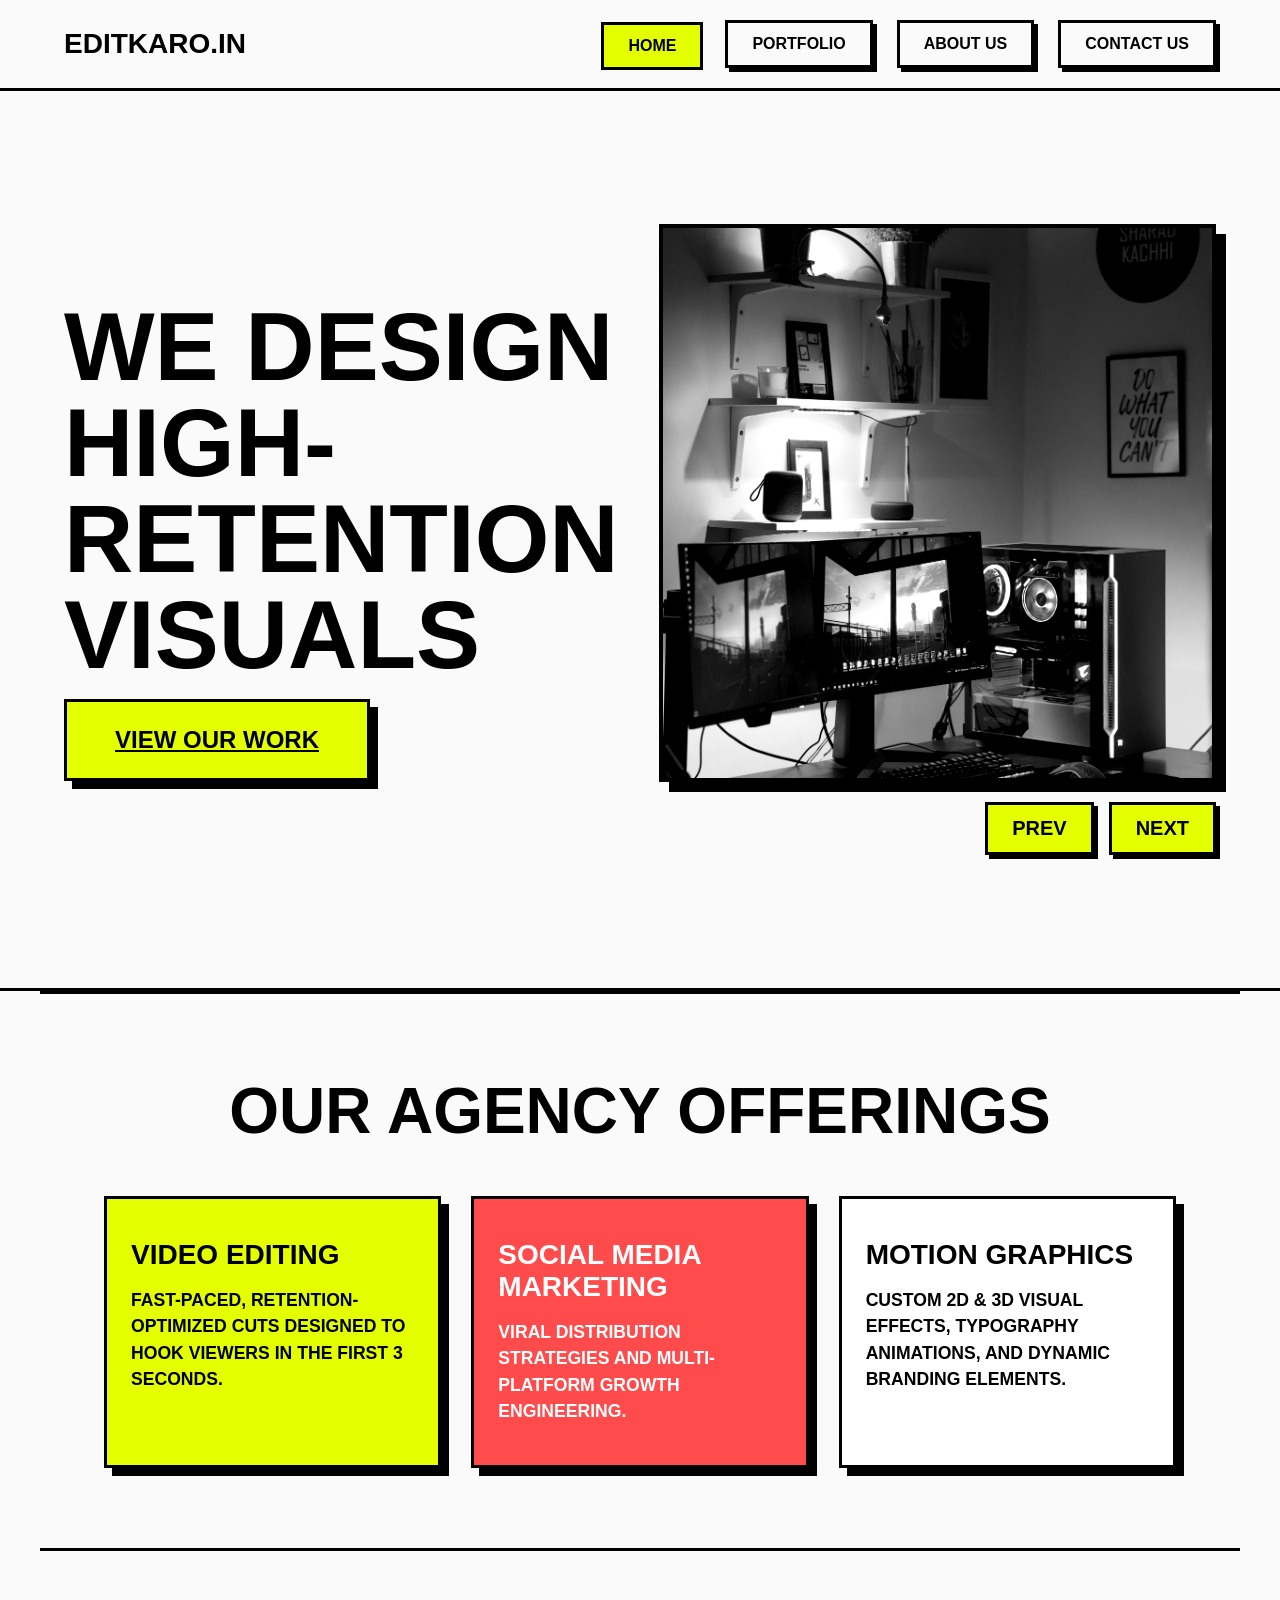
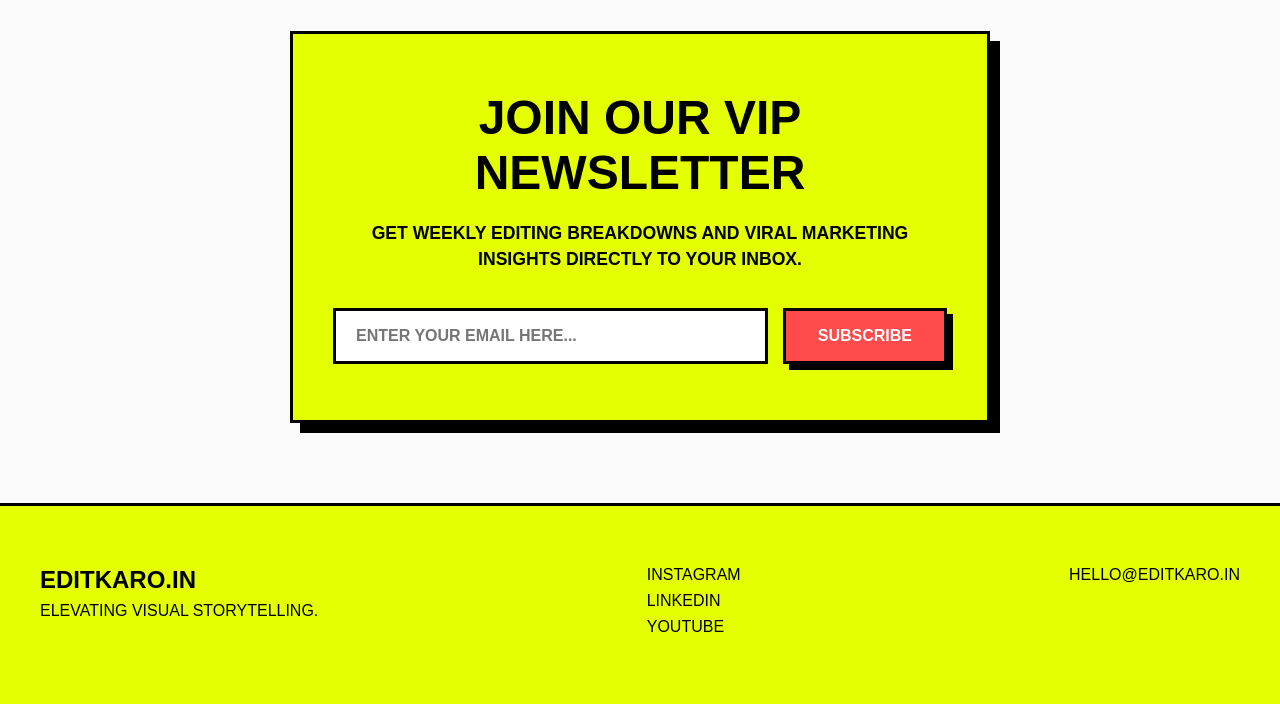
==== commit db798d52: "Added Services & Newsletter" ====
--- a/index.html
+++ b/index.html
@@ -9,92 +9,70 @@
 </head>
 
 <body>
+    <nav class="site-navbar">
+        <a class="brand-logo" href="index.html">Editkaro.in</a>
+        <ul class="nav-links">
+            <li><a class="nav-link active" href="index.html">Home</a></li>
+            <li><a class="nav-link" href="portfolio.html">Portfolio</a></li>
+            <li><a class="nav-link" href="about.html">About Us</a></li>
+            <li><a class="nav-link" href="contact.html">Contact Us</a></li>
+        </ul>
+    </nav>
 
-    <section class="hero-section">
-        <div class="hero-content">
-            <h1 class="main-heading">Editkaro.in</h1>
-            <button class="action-button brutal-card">View Our Work</button>
-        </div>
-        <div class="hero-slider-wrapper">
-            <div class="slider-container">
-                <div class="slide-track">
-                    <div class="slide"><img class="slide-image media-placeholder" src="1111.jpg" alt="Slide 1"></div>
-                    <div class="slide"><img class="slide-image media-placeholder" src="1112.jpg" alt="Slide 2"></div>
-                    <div class="slide"><img class="slide-image media-placeholder" src="1113.jpg" alt="Slide 3"></div>
-                    <div class="slide"><img class="slide-image media-placeholder" src="1114.jpg" alt="Slide 4"></div>
-                    <div class="slide"><img class="slide-image media-placeholder" src="1115.jpg" alt="Slide 5"></div>
+    <main class="layout-wrapper">
+        <section class="hero-section">
+            <div class="hero-content">
+                <h1 class="main-heading">WE DESIGN HIGH-RETENTION VISUALS</h1>
+                <a class="action-button brutal-card" href="portfolio.html">View Our Work</a>
+            </div>
+            <div class="hero-slider-wrapper">
+                <div class="slider-container">
+                    <div class="slide-track">
+                        <div class="slide"><img class="slide-image media-placeholder" src="1111.jpg" alt="Slide 1"></div>
+                        <div class="slide"><img class="slide-image media-placeholder" src="1112.jpg" alt="Slide 2"></div>
+                        <div class="slide"><img class="slide-image media-placeholder" src="1113.jpg" alt="Slide 3"></div>
+                        <div class="slide"><img class="slide-image media-placeholder" src="1114.jpg" alt="Slide 4"></div>
+                        <div class="slide"><img class="slide-image media-placeholder" src="1115.jpg" alt="Slide 5"></div>
+                    </div>
+                </div>
+                <div class="slider-controls">
+                    <button class="prev-btn">PREV</button>
+                    <button class="next-btn">NEXT</button>
                 </div>
             </div>
-            <div class="slider-controls">
-                <button class="prev-btn">PREV</button>
-                <button class="next-btn">NEXT</button>
-            </div>
-        </div>
-    </section>
+        </section>
 
-    <section class="portfolio-section">
-        <div class="category-buttons">
-            <button class="category-btn brutal-card active" data-filter="all">All</button>
-            <button class="category-btn brutal-card" data-filter="gaming">Gaming</button>
-            <button class="category-btn brutal-card" data-filter="ads">Ads</button>
-            <button class="category-btn brutal-card" data-filter="anime">Anime</button>
-        </div>
-        <div class="work-grid">
-            <div class="work-item brutal-card" data-category="gaming">
-                <img class="media-placeholder thumbnail" src="https://img.youtube.com/vi/kBUir84CjHQ/maxresdefault.jpg"
-                    data-video="https://www.youtube.com/embed/kBUir84CjHQ?autoplay=1" alt="Epic Gaming Montage">
-                <div class="item-details">
-                    <h3 class="video-title">Epic Gaming Montage</h3>
-                    <span class="category-tag">Gaming</span>
+        <section class="services-section">
+            <h2 class="section-heading">Our Agency Offerings</h2>
+            <div class="services-grid">
+                <div class="service-card brutal-card service-video">
+                    <h3 class="service-title">Video Editing</h3>
+                    <p class="service-desc">Fast-paced, retention-optimized cuts designed to hook viewers in the first 3 seconds.</p>
+                </div>
+                <div class="service-card brutal-card service-social">
+                    <h3 class="service-title">Social Media Marketing</h3>
+                    <p class="service-desc">Viral distribution strategies and multi-platform growth engineering.</p>
+                </div>
+                <div class="service-card brutal-card service-motion">
+                    <h3 class="service-title">Motion Graphics</h3>
+                    <p class="service-desc">Custom 2D &amp; 3D visual effects, typography animations, and dynamic branding elements.</p>
                 </div>
             </div>
-            <div class="work-item brutal-card" data-category="ads">
-                <img class="media-placeholder thumbnail" src="https://img.youtube.com/vi/oD4PVOIzTQg/maxresdefault.jpg"
-                    data-video="https://www.youtube.com/embed/oD4PVOIzTQg?autoplay=1" alt="Modern Sneaker Ad">
-                <div class="item-details">
-                    <h3 class="video-title">Modern Sneaker Ad</h3>
-                    <span class="category-tag">Ads</span>
-                </div>
+        </section>
+
+        <section class="newsletter-section">
+            <div class="newsletter-box brutal-card">
+                <h2 class="newsletter-title">Join Our VIP Newsletter</h2>
+                <p class="newsletter-subtitle">Get weekly editing breakdowns and viral marketing insights directly to your inbox.</p>
+                <form id="email-form" class="email-collector">
+                    <input class="email-input" type="email" placeholder="ENTER YOUR EMAIL HERE..." required>
+                    <button class="submit-button brutal-btn" type="submit">Subscribe</button>
+                </form>
             </div>
-            <div class="work-item brutal-card" data-category="anime">
-                <img class="media-placeholder thumbnail" src="https://img.youtube.com/vi/SZZqTMDE3Rg/maxresdefault.jpg"
-                    data-video="https://www.youtube.com/embed/SZZqTMDE3Rg?autoplay=1" alt="Anime Music Video">
-                <div class="item-details">
-                    <h3 class="video-title">Anime Music Video</h3>
-                    <span class="category-tag">Anime</span>
-                </div>
-            </div>
-            <div class="work-item brutal-card" data-category="gaming">
-                <img class="media-placeholder thumbnail" src="https://img.youtube.com/vi/qID7Avs8cJo/maxresdefault.jpg"
-                    data-video="https://www.youtube.com/embed/qID7Avs8cJo?autoplay=1" alt="Valorant Highlights">
-                <div class="item-details">
-                    <h3 class="video-title">Valorant Highlights</h3>
-                    <span class="category-tag">Gaming</span>
-                </div>
-            </div>
-            <div class="work-item brutal-card" data-category="ads">
-                <img class="media-placeholder thumbnail" src="https://img.youtube.com/vi/_-AS5DtDeqs/maxresdefault.jpg"
-                    data-video="https://www.youtube.com/embed/_-AS5DtDeqs?autoplay=1" alt="Tech Product Promo">
-                <div class="item-details">
-                    <h3 class="video-title">Tech Product Promo</h3>
-                    <span class="category-tag">Ads</span>
-                </div>
-            </div>
-            <div class="work-item brutal-card" data-category="anime">
-                <img class="media-placeholder thumbnail" src="https://img.youtube.com/vi/lm47T73ARgI/maxresdefault.jpg"
-                    data-video="https://www.youtube.com/embed/lm47T73ARgI?autoplay=1" alt="Cinematic Anime Edit">
-                <div class="item-details">
-                    <h3 class="video-title">Cinematic Anime Edit</h3>
-                    <span class="category-tag">Anime</span>
-                </div>
-            </div>
-        </div>
-    </section>
+        </section>
+    </main>
 
-    <div class="video-modal" id="videoModal">
-        <button class="close-modal" id="closeModal">&times;</button>
-        <div class="modal-content" id="modalContent"></div>
-    </div>
+
 
     <footer class="site-footer">
         <div class="footer-columns">
--- a/style.css
+++ b/style.css
@@ -14,6 +14,30 @@
 
 html {
     scroll-behavior: smooth;
+    scrollbar-width: auto;
+    scrollbar-color: var(--primary-accent) var(--main-background);
+}
+
+::-webkit-scrollbar {
+    width: 20px;
+}
+
+::-webkit-scrollbar-track {
+    background-color: var(--main-background);
+    background-image: radial-gradient(#000 20%, transparent 20%);
+    background-size: 8px 8px;
+    border-left: 3px solid var(--brutal-border);
+}
+
+::-webkit-scrollbar-thumb {
+    background-color: var(--primary-accent);
+    border: 3px solid var(--brutal-border);
+    box-shadow: inset -4px -4px 0px rgba(0,0,0,0.5), inset 4px 4px 0px rgba(255,255,255,0.9);
+}
+
+::-webkit-scrollbar-thumb:hover {
+    background-color: var(--secondary-accent);
+    box-shadow: inset -4px -4px 0px rgba(0,0,0,0.7), inset 4px 4px 0px rgba(255,255,255,0.9);
 }
 
 body {
@@ -21,6 +45,54 @@
     background-color: var(--main-background);
     color: var(--brutal-border);
     text-transform: uppercase;
+}
+
+.site-navbar {
+    position: sticky;
+    top: 0;
+    left: 0;
+    width: 100%;
+    background-color: var(--main-background);
+    border-bottom: 3px solid #000;
+    padding: 1.25rem 5%;
+    display: flex;
+    justify-content: space-between;
+    align-items: center;
+    z-index: 10000;
+}
+
+.brand-logo {
+    font-size: 1.75rem;
+    font-weight: 900;
+    color: #000;
+    text-decoration: none;
+}
+
+.nav-links {
+    display: flex;
+    list-style: none;
+    gap: 1.5rem;
+    align-items: center;
+}
+
+.nav-link {
+    display: inline-block;
+    padding: 0.75rem 1.5rem;
+    background-color: var(--main-background);
+    color: #000;
+    text-decoration: none;
+    font-weight: 900;
+    font-size: 1rem;
+    border: 3px solid #000;
+    border-radius: 0px;
+    box-shadow: 4px 4px 0px #000;
+    transition: all 0.15s ease-out;
+}
+
+.nav-link:hover, .nav-link.active {
+    background-color: #E3FF00;
+    transform: translate(2px, 2px);
+    box-shadow: 0px 0px 0px #000;
 }
 
 .brutal-card {
@@ -155,6 +227,123 @@
     border-top: 3px solid var(--brutal-border);
 }
 
+.services-section, .newsletter-section {
+    padding: 5rem 5%;
+    max-width: 1200px;
+    margin: 0 auto;
+    border-top: 3px solid #000;
+}
+
+.section-heading {
+    font-size: clamp(2.5rem, 6vw, 4rem);
+    margin-bottom: 3rem;
+    text-align: center;
+    font-weight: 900;
+}
+
+.services-grid {
+    display: grid;
+    grid-template-columns: repeat(auto-fit, minmax(280px, 1fr));
+    gap: 30px;
+}
+
+.service-card {
+    padding: 2.5rem 1.5rem;
+    border: 3px solid #000;
+    box-shadow: 8px 8px 0px #000;
+    display: flex;
+    flex-direction: column;
+    gap: 1rem;
+}
+
+.service-video {
+    background-color: var(--primary-accent);
+}
+
+.service-social {
+    background-color: var(--secondary-accent);
+    color: #FFF;
+}
+
+.service-motion {
+    background-color: #FFF;
+}
+
+.service-title {
+    font-size: 1.75rem;
+    font-weight: 900;
+}
+
+.service-desc {
+    font-size: 1.1rem;
+    line-height: 1.5;
+    font-weight: bold;
+}
+
+.newsletter-box {
+    max-width: 700px;
+    margin: 0 auto;
+    background-color: var(--primary-accent);
+    padding: 3.5rem 2.5rem;
+    border: 3px solid #000;
+    box-shadow: 10px 10px 0px #000;
+    text-align: center;
+    display: flex;
+    flex-direction: column;
+    gap: 1.25rem;
+}
+
+.newsletter-title {
+    font-size: clamp(2rem, 5vw, 3rem);
+    font-weight: 900;
+}
+
+.newsletter-subtitle {
+    font-size: 1.1rem;
+    font-weight: bold;
+    line-height: 1.5;
+}
+
+.email-collector {
+    display: flex;
+    gap: 15px;
+    margin-top: 1rem;
+}
+
+.email-input {
+    flex: 1;
+    padding: 1rem 1.25rem;
+    background-color: #FFF;
+    border: 3px solid #000;
+    border-radius: 0px;
+    font-size: 1rem;
+    font-family: inherit;
+    font-weight: bold;
+    color: #000;
+}
+
+.submit-button {
+    padding: 1rem 2rem;
+    background-color: var(--secondary-accent);
+    color: #FFF;
+    border: 3px solid #000;
+    border-radius: 0px;
+    font-size: 1rem;
+    font-family: inherit;
+    font-weight: 900;
+    text-transform: uppercase;
+    cursor: pointer;
+    box-shadow: 6px 6px 0px #000;
+    transition: all 0.15s ease-out;
+}
+
+.submit-button:hover {
+    transform: translate(3px, 3px);
+    box-shadow: 0px 0px 0px #000;
+    background-color: #000;
+    color: var(--primary-accent);
+}
+
 .category-buttons {
     display: flex;
     justify-content: center;
@@ -258,13 +447,32 @@
         display: none !important;
     }
 
+    .site-navbar {
+        flex-direction: column;
+        padding: 1rem 15px;
+        gap: 1.25rem;
+    }
+
+    .nav-links {
+        width: 100%;
+        display: grid;
+        grid-template-columns: repeat(2, 1fr);
+        gap: 10px;
+    }
+
+    .nav-link {
+        text-align: center;
+        padding: 0.6rem 0.5rem;
+        font-size: 0.9rem;
+    }
+
     .hero-section {
         flex-direction: column;
         justify-content: center;
         height: auto;
         min-height: 100vh;
-        padding: 4rem 20px;
-        gap: 2.5rem;
+        padding: 2.5rem 15px;
+        gap: 1.25rem;
     }
 
     .hero-content {
@@ -274,17 +482,34 @@
     }
 
     .main-heading {
-        font-size: 3rem;
-        margin-bottom: 1.5rem;
+        font-size: clamp(2.2rem, 10vw, 3.5rem);
+        margin-bottom: 0.75rem;
     }
 
     .hero-slider-wrapper {
         width: 100%;
     }
 
+    .slider-container {
+        aspect-ratio: 4 / 5;
+        max-height: 520px;
+    }
+
+    .slider-controls {
+        justify-content: space-between;
+        gap: 10px;
+    }
+
+    .prev-btn, .next-btn {
+        flex: 1;
+        text-align: center;
+        padding: 0.75rem 1rem;
+        font-size: 1.1rem;
+    }
+
     .action-button {
-        padding: 1rem 2rem;
-        font-size: 1.2rem;
+        padding: 0.875rem 2rem;
+        font-size: 1.1rem;
         width: 100%;
         max-width: 300px;
     }
@@ -294,12 +519,15 @@
     }
 
     .category-buttons {
-        gap: 0.5rem;
+        display: flex;
+        flex-wrap: wrap;
+        justify-content: center;
+        gap: 0.75rem;
         margin-bottom: 2rem;
     }
 
     .category-btn {
-        padding: 0.6rem 1.2rem;
+        padding: 0.6rem 1.25rem;
         font-size: 0.95rem;
     }
 
@@ -310,6 +538,62 @@
 
     .item-details {
         padding: 1.5rem;
+    }
+
+    .services-section, .newsletter-section {
+        padding: 3rem 15px;
+    }
+
+    .newsletter-box {
+        padding: 2.5rem 1.5rem;
+    }
+
+    .email-collector {
+        flex-direction: column;
+        width: 100%;
+        gap: 12px;
+    }
+
+    .email-input, .submit-button {
+        width: 100%;
+        text-align: center;
+    }
+
+    .close-modal {
+        top: 15px;
+        right: 15px;
+        font-size: 2.5rem;
+    }
+}
+
+@media (max-width: 480px) {
+    .brand-logo {
+        font-size: 1.5rem;
+    }
+
+    .nav-link {
+        font-size: 0.8rem;
+        padding: 0.5rem 0.25rem;
+        box-shadow: 3px 3px 0px #000;
+    }
+
+    .hero-section {
+        padding: 2rem 15px;
+        gap: 1rem;
+    }
+
+    .main-heading {
+        font-size: 2.2rem;
+        margin-bottom: 0.5rem;
+    }
+
+    .slider-container {
+        aspect-ratio: 3 / 4;
+        max-height: 450px;
+    }
+
+    .video-title {
+        font-size: 1.25rem;
     }
 }
 
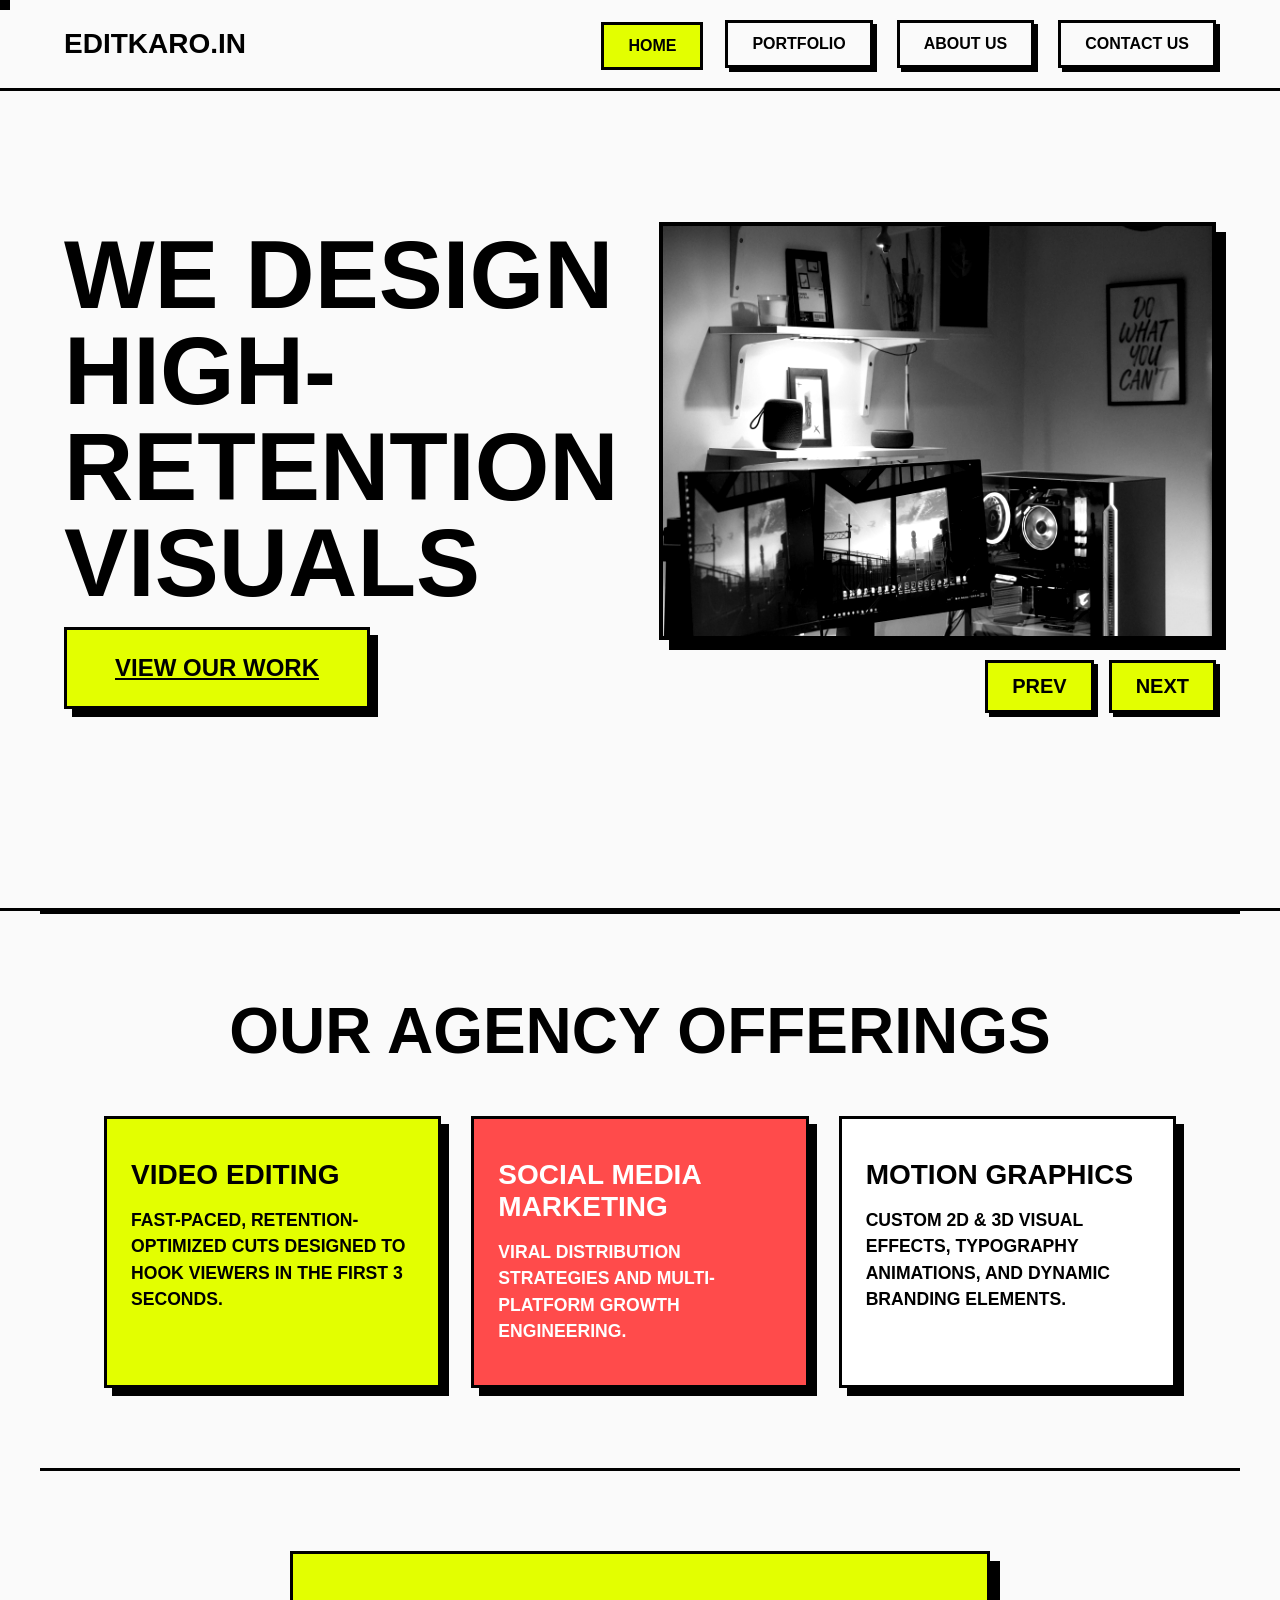
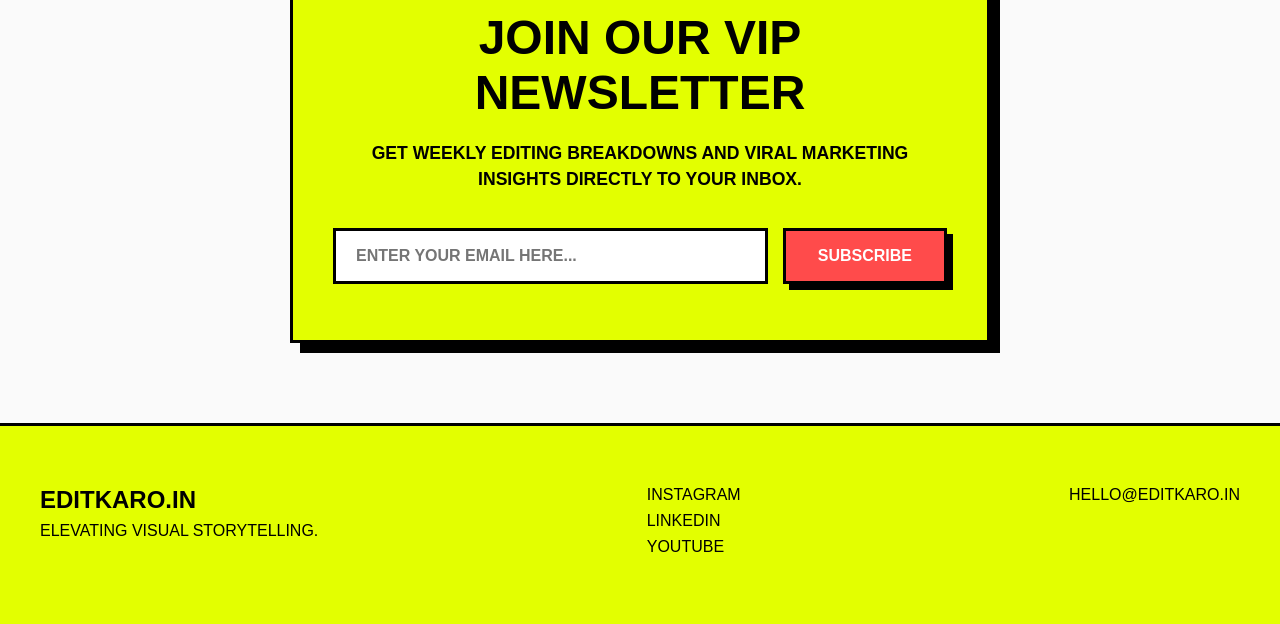
==== commit 9ab57acf: "added menu button for mobile" ====
--- a/index.html
+++ b/index.html
@@ -17,6 +17,7 @@
             <li><a class="nav-link" href="about.html">About Us</a></li>
             <li><a class="nav-link" href="contact.html">Contact Us</a></li>
         </ul>
+        <button id="mobile-menu-btn">MENU</button>
     </nav>
 
     <main class="layout-wrapper">
@@ -96,6 +97,16 @@
     <button id="back-to-top">&uarr;</button>
     <div id="custom-cursor"></div>
 
+    <div id="mobile-overlay">
+        <button id="close-overlay-btn">CLOSE</button>
+        <div class="overlay-links">
+            <a class="overlay-link" href="index.html">Home</a>
+            <a class="overlay-link" href="portfolio.html">Portfolio</a>
+            <a class="overlay-link" href="about.html">About Us</a>
+            <a class="overlay-link" href="contact.html">Contact Us</a>
+        </div>
+    </div>
+
     <script src="script.js"></script>
 </body>
 
--- a/style.css
+++ b/style.css
@@ -32,12 +32,12 @@
 ::-webkit-scrollbar-thumb {
     background-color: var(--primary-accent);
     border: 3px solid var(--brutal-border);
-    box-shadow: inset -4px -4px 0px rgba(0,0,0,0.5), inset 4px 4px 0px rgba(255,255,255,0.9);
+    box-shadow: inset -4px -4px 0px rgba(0, 0, 0, 0.5), inset 4px 4px 0px rgba(255, 255, 255, 0.9);
 }
 
 ::-webkit-scrollbar-thumb:hover {
     background-color: var(--secondary-accent);
-    box-shadow: inset -4px -4px 0px rgba(0,0,0,0.7), inset 4px 4px 0px rgba(255,255,255,0.9);
+    box-shadow: inset -4px -4px 0px rgba(0, 0, 0, 0.7), inset 4px 4px 0px rgba(255, 255, 255, 0.9);
 }
 
 body {
@@ -89,10 +89,15 @@
     transition: all 0.15s ease-out;
 }
 
-.nav-link:hover, .nav-link.active {
+.nav-link:hover,
+.nav-link.active {
     background-color: #E3FF00;
     transform: translate(2px, 2px);
     box-shadow: 0px 0px 0px #000;
+}
+
+#mobile-menu-btn, #mobile-overlay {
+    display: none;
 }
 
 .brutal-card {
@@ -107,11 +112,11 @@
 }
 
 .hero-section {
-    height: 100vh;
+    min-height: calc(100vh - 80px);
     display: flex;
     align-items: center;
     justify-content: space-between;
-    padding: 0 5%;
+    padding: 3rem 5% 7rem 5%;
     gap: 40px;
     background-color: var(--main-background);
     border-bottom: 3px solid var(--brutal-border);
@@ -137,8 +142,8 @@
     box-shadow: 10px 10px 0px #000;
     position: relative;
     overflow: hidden;
-    aspect-ratio: 1 / 1;
-    max-height: 650px;
+    aspect-ratio: 4 / 3;
+    max-height: 480px;
     background-color: var(--primary-accent);
 }
 
@@ -171,7 +176,8 @@
     gap: 15px;
 }
 
-.prev-btn, .next-btn {
+.prev-btn,
+.next-btn {
     background-color: #E3FF00;
     border: 3px solid #000;
     box-shadow: 4px 4px 0px #000;
@@ -184,7 +190,8 @@
     cursor: none !important;
 }
 
-.prev-btn:hover, .next-btn:hover {
+.prev-btn:hover,
+.next-btn:hover {
     transform: translate(4px, 4px);
     box-shadow: 0px 0px 0px #000;
     background-color: #000;
@@ -227,7 +234,8 @@
     border-top: 3px solid var(--brutal-border);
 }
 
-.services-section, .newsletter-section {
+.services-section,
+.newsletter-section {
     padding: 5rem 5%;
     max-width: 1200px;
     margin: 0 auto;
@@ -448,22 +456,79 @@
     }
 
     .site-navbar {
+        flex-direction: row;
+        justify-content: space-between;
+        padding: 1rem 15px;
+    }
+
+    .nav-links {
+        display: none !important;
+    }
+
+    #mobile-menu-btn {
+        display: inline-block;
+        border: 3px solid #000;
+        background-color: #FF4B4B;
+        color: #000;
+        font-weight: 900;
+        padding: 0.5rem 1rem;
+        box-shadow: 4px 4px 0px #000;
+        cursor: pointer;
+        font-family: inherit;
+        font-size: 1rem;
+    }
+
+    #mobile-overlay {
+        display: flex;
+        position: fixed;
+        inset: 0;
+        z-index: 9999999;
+        background-color: #E3FF00;
         flex-direction: column;
-        padding: 1rem 15px;
-        gap: 1.25rem;
-    }
-
-    .nav-links {
-        width: 100%;
-        display: grid;
-        grid-template-columns: repeat(2, 1fr);
-        gap: 10px;
-    }
-
-    .nav-link {
+        align-items: center;
+        justify-content: center;
+        transform: translateY(-100%);
+        transition: transform 0.2s ease-out;
+    }
+
+    #mobile-overlay.open {
+        transform: translateY(0);
+    }
+
+    #close-overlay-btn {
+        position: absolute;
+        top: 20px;
+        right: 20px;
+        border: 3px solid #000;
+        background-color: #FF4B4B;
+        color: #000;
+        font-weight: 900;
+        font-size: 1.25rem;
+        padding: 0.5rem 1.25rem;
+        box-shadow: 4px 4px 0px #000;
+        cursor: pointer;
+        font-family: inherit;
+    }
+
+    .overlay-links {
+        display: flex;
+        flex-direction: column;
+        gap: 2rem;
         text-align: center;
-        padding: 0.6rem 0.5rem;
-        font-size: 0.9rem;
+    }
+
+    .overlay-link {
+        font-size: clamp(2.5rem, 8vw, 4rem);
+        font-weight: 900;
+        text-transform: uppercase;
+        text-decoration: none;
+        color: transparent;
+        -webkit-text-stroke: 3px #000;
+        transition: all 0.15s;
+    }
+
+    .overlay-link:hover {
+        color: #000;
     }
 
     .hero-section {
@@ -500,7 +565,8 @@
         gap: 10px;
     }
 
-    .prev-btn, .next-btn {
+    .prev-btn,
+    .next-btn {
         flex: 1;
         text-align: center;
         padding: 0.75rem 1rem;
@@ -540,7 +606,8 @@
         padding: 1.5rem;
     }
 
-    .services-section, .newsletter-section {
+    .services-section,
+    .newsletter-section {
         padding: 3rem 15px;
     }
 
@@ -554,7 +621,8 @@
         gap: 12px;
     }
 
-    .email-input, .submit-button {
+    .email-input,
+    .submit-button {
         width: 100%;
         text-align: center;
     }
@@ -571,11 +639,7 @@
         font-size: 1.5rem;
     }
 
-    .nav-link {
-        font-size: 0.8rem;
-        padding: 0.5rem 0.25rem;
-        box-shadow: 3px 3px 0px #000;
-    }
+
 
     .hero-section {
         padding: 2rem 15px;
@@ -740,7 +804,7 @@
     height: 20px;
     background-color: var(--brutal-border);
     pointer-events: none;
-    z-index: 9999;
+    z-index: 999999;
     transform: translate(-50%, -50%);
     transition: width 0.15s ease-out, height 0.15s ease-out, background-color 0.15s ease-out;
 }
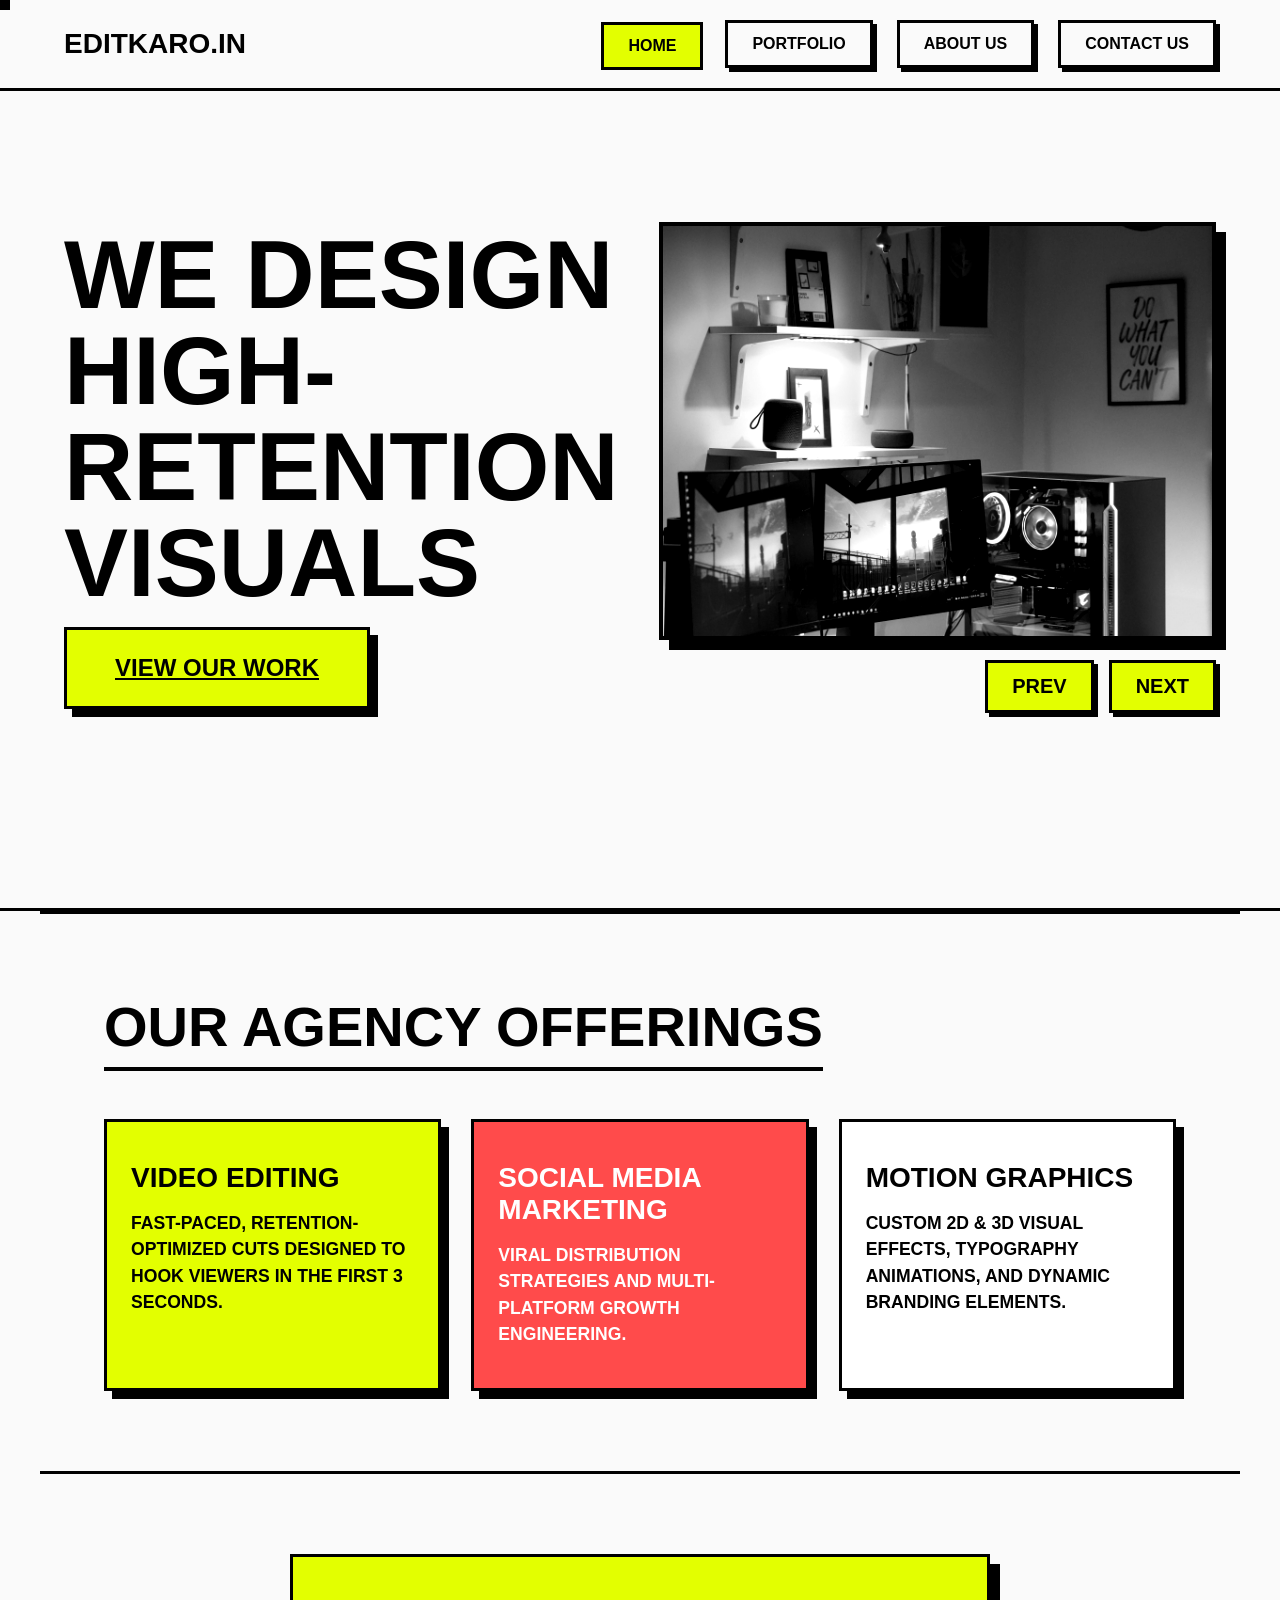
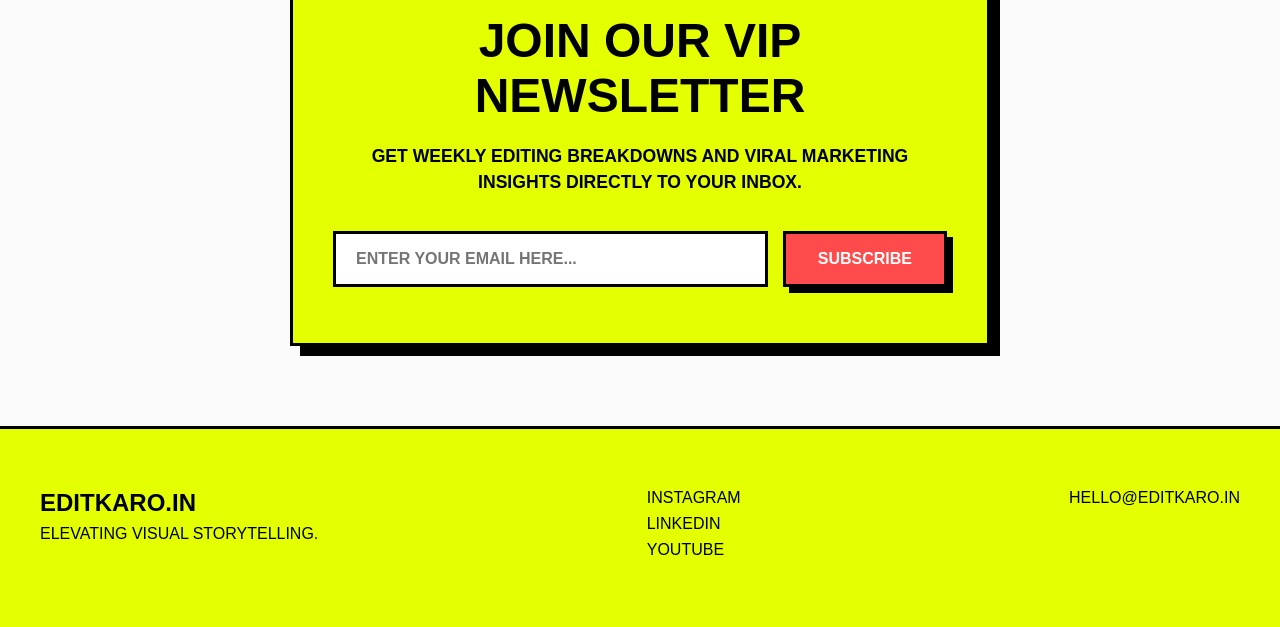
==== commit 6e686130: "Added Contact and About" ====
--- a/index.html
+++ b/index.html
@@ -66,7 +66,8 @@
                 <h2 class="newsletter-title">Join Our VIP Newsletter</h2>
                 <p class="newsletter-subtitle">Get weekly editing breakdowns and viral marketing insights directly to your inbox.</p>
                 <form id="email-form" class="email-collector">
-                    <input class="email-input" type="email" placeholder="ENTER YOUR EMAIL HERE..." required>
+                    <input type="hidden" name="formType" value="newsletter">
+                    <input class="email-input" type="email" name="email" placeholder="ENTER YOUR EMAIL HERE..." required>
                     <button class="submit-button brutal-btn" type="submit">Subscribe</button>
                 </form>
             </div>
@@ -98,13 +99,15 @@
     <div id="custom-cursor"></div>
 
     <div id="mobile-overlay">
-        <button id="close-overlay-btn">CLOSE</button>
-        <div class="overlay-links">
-            <a class="overlay-link" href="index.html">Home</a>
-            <a class="overlay-link" href="portfolio.html">Portfolio</a>
-            <a class="overlay-link" href="about.html">About Us</a>
-            <a class="overlay-link" href="contact.html">Contact Us</a>
+        <div class="overlay-header">
+            <button id="close-overlay-btn">CLOSE [ X ]</button>
         </div>
+        <nav class="overlay-links">
+            <a class="overlay-link" href="index.html"><span>HOME</span><span>-&gt;</span></a>
+            <a class="overlay-link" href="portfolio.html"><span>PORTFOLIO</span><span>-&gt;</span></a>
+            <a class="overlay-link" href="about.html"><span>ABOUT US</span><span>-&gt;</span></a>
+            <a class="overlay-link" href="contact.html"><span>CONTACT US</span><span>-&gt;</span></a>
+        </nav>
     </div>
 
     <script src="script.js"></script>
--- a/style.css
+++ b/style.css
@@ -483,52 +483,63 @@
         position: fixed;
         inset: 0;
         z-index: 9999999;
-        background-color: #E3FF00;
+        background-color: #FAFAFA;
         flex-direction: column;
-        align-items: center;
-        justify-content: center;
-        transform: translateY(-100%);
+        transform: translateX(100%);
         transition: transform 0.2s ease-out;
     }
 
     #mobile-overlay.open {
-        transform: translateY(0);
+        transform: translateX(0);
+    }
+
+    .overlay-header {
+        width: 100%;
+        border-bottom: 4px solid #000;
+        background-color: #FF4B4B;
+        display: flex;
+        justify-content: flex-end;
+        padding: 1.5rem;
     }
 
     #close-overlay-btn {
-        position: absolute;
-        top: 20px;
-        right: 20px;
-        border: 3px solid #000;
-        background-color: #FF4B4B;
+        background: none;
+        border: none;
         color: #000;
         font-weight: 900;
-        font-size: 1.25rem;
-        padding: 0.5rem 1.25rem;
-        box-shadow: 4px 4px 0px #000;
+        font-size: 1.5rem;
+        font-family: inherit;
         cursor: pointer;
-        font-family: inherit;
+        padding: 0;
     }
 
     .overlay-links {
         display: flex;
         flex-direction: column;
-        gap: 2rem;
-        text-align: center;
+        width: 100%;
+        gap: 0;
     }
 
     .overlay-link {
-        font-size: clamp(2.5rem, 8vw, 4rem);
+        display: flex;
+        justify-content: space-between;
+        align-items: center;
+        width: 100%;
+        padding: 2rem 1.5rem;
+        border-bottom: 4px solid #000;
+        text-decoration: none;
+        color: #000;
+        font-size: 2rem;
         font-weight: 900;
         text-transform: uppercase;
-        text-decoration: none;
-        color: transparent;
-        -webkit-text-stroke: 3px #000;
-        transition: all 0.15s;
-    }
-
-    .overlay-link:hover {
-        color: #000;
+        background-color: #FAFAFA;
+        transition: none;
+        -webkit-text-stroke: 0;
+    }
+
+    .overlay-link:hover,
+    .overlay-link:active {
+        background-color: #E3FF00;
     }
 
     .hero-section {
@@ -813,4 +824,256 @@
     width: 40px !important;
     height: 40px !important;
     background-color: var(--secondary-accent) !important;
+}
+
+.contact-section {
+    padding: 3rem 5%;
+}
+
+.contact-grid {
+    display: grid;
+    grid-template-columns: repeat(auto-fit, minmax(320px, 1fr));
+    gap: 3rem;
+    align-items: start;
+}
+
+.contact-info-column,
+.contact-form-column {
+    background-color: var(--main-background);
+    padding: 2.5rem;
+    display: flex;
+    flex-direction: column;
+    gap: 1.5rem;
+}
+
+.contact-info-column {
+    background-color: #E3FF00;
+}
+
+.mission-statement {
+    font-size: 1.25rem;
+    font-weight: 900;
+    line-height: 1.5;
+}
+
+.contact-details {
+    font-size: 1.1rem;
+    line-height: 2;
+    font-weight: 700;
+}
+
+.social-links {
+    display: flex;
+    flex-wrap: wrap;
+    gap: 10px;
+}
+
+.social-badge {
+    padding: 0.5rem 1rem;
+    background-color: #FAFAFA;
+    color: #000;
+    text-decoration: none;
+    font-weight: 900;
+    font-size: 0.85rem;
+    box-shadow: 3px 3px 0px #000;
+}
+
+.social-badge:hover {
+    background-color: #FF4B4B;
+}
+
+.form-title {
+    font-size: 2rem;
+    font-weight: 900;
+    text-transform: uppercase;
+}
+
+.multi-field-form {
+    display: flex;
+    flex-direction: column;
+    gap: 1.25rem;
+    width: 100%;
+}
+
+.form-group {
+    display: flex;
+    flex-direction: column;
+    gap: 0.5rem;
+    width: 100%;
+}
+
+.form-group label {
+    font-weight: 900;
+    font-size: 1rem;
+    text-transform: uppercase;
+}
+
+.brutal-input {
+    width: 100%;
+    padding: 1rem;
+    border: 3px solid #000;
+    border-radius: 0px;
+    background-color: #FAFAFA;
+    font-family: inherit;
+    font-size: 1rem;
+    font-weight: 700;
+    color: #000;
+    box-shadow: 4px 4px 0px #000;
+    outline: none;
+    transition: border-color 0.15s, box-shadow 0.15s;
+}
+
+.brutal-input:focus {
+    border-color: #FF4B4B;
+    box-shadow: 2px 2px 0px #000;
+}
+
+.brutal-input.input-error {
+    border-color: #FF4B4B !important;
+    background-color: rgba(255, 75, 75, 0.15);
+}
+
+.about-hero-section {
+    padding: 4rem 5% 2rem;
+    text-align: center;
+    display: flex;
+    flex-direction: column;
+    align-items: center;
+    gap: 1.5rem;
+}
+
+.massive-title {
+    font-size: clamp(3rem, 10vw, 6rem);
+    font-weight: 900;
+    line-height: 1;
+    text-transform: uppercase;
+}
+
+.about-lead {
+    font-size: clamp(1.25rem, 3vw, 1.75rem);
+    font-weight: 700;
+    max-width: 800px;
+    line-height: 1.5;
+}
+
+.pillars-section,
+.team-section {
+    padding: 3rem 5%;
+    display: flex;
+    flex-direction: column;
+    gap: 2rem;
+}
+
+.section-heading {
+    font-size: clamp(2rem, 5vw, 3.5rem);
+    font-weight: 900;
+    text-transform: uppercase;
+    border-bottom: 4px solid #000;
+    padding-bottom: 0.5rem;
+    width: fit-content;
+}
+
+.pillars-row {
+    display: flex;
+    flex-direction: row;
+    gap: 2rem;
+    width: 100%;
+}
+
+.value-pillar {
+    flex: 1;
+    padding: 2.5rem 2rem;
+    display: flex;
+    flex-direction: column;
+    gap: 1rem;
+}
+
+.pillar-yellow {
+    background-color: #E3FF00;
+}
+
+.pillar-red {
+    background-color: #FF4B4B;
+}
+
+.pillar-white {
+    background-color: #FAFAFA;
+}
+
+.pillar-number {
+    font-size: 4rem;
+    font-weight: 900;
+    line-height: 1;
+    color: #000;
+    border-bottom: 3px solid #000;
+    padding-bottom: 0.5rem;
+    width: fit-content;
+}
+
+.pillar-title {
+    font-size: 1.75rem;
+    font-weight: 900;
+    text-transform: uppercase;
+}
+
+.pillar-text {
+    font-size: 1.1rem;
+    font-weight: 700;
+    line-height: 1.6;
+}
+
+.team-grid {
+    display: grid;
+    grid-template-columns: repeat(3, 1fr);
+    gap: 2.5rem;
+    width: 100%;
+}
+
+.team-card {
+    background-color: #FAFAFA;
+    padding: 1.5rem;
+    display: flex;
+    flex-direction: column;
+    gap: 1.5rem;
+}
+
+.member-image-placeholder,
+.member-image {
+    width: 100%;
+    aspect-ratio: 1/1;
+    object-fit: cover;
+    object-position: center top;
+    background-color: #000;
+    border: 3px solid #000;
+    box-shadow: 4px 4px 0px #E3FF00;
+}
+
+.member-info {
+    display: flex;
+    flex-direction: column;
+    gap: 0.5rem;
+    text-align: center;
+}
+
+.member-name {
+    font-size: 1.5rem;
+    font-weight: 900;
+    text-transform: uppercase;
+}
+
+.member-role {
+    font-size: 1rem;
+    font-weight: 700;
+    color: #FF4B4B;
+    text-transform: uppercase;
+}
+
+@media (max-width: 768px) {
+    .pillars-row {
+        flex-direction: column;
+    }
+
+    .team-grid {
+        grid-template-columns: repeat(auto-fit, minmax(260px, 1fr));
+    }
 }
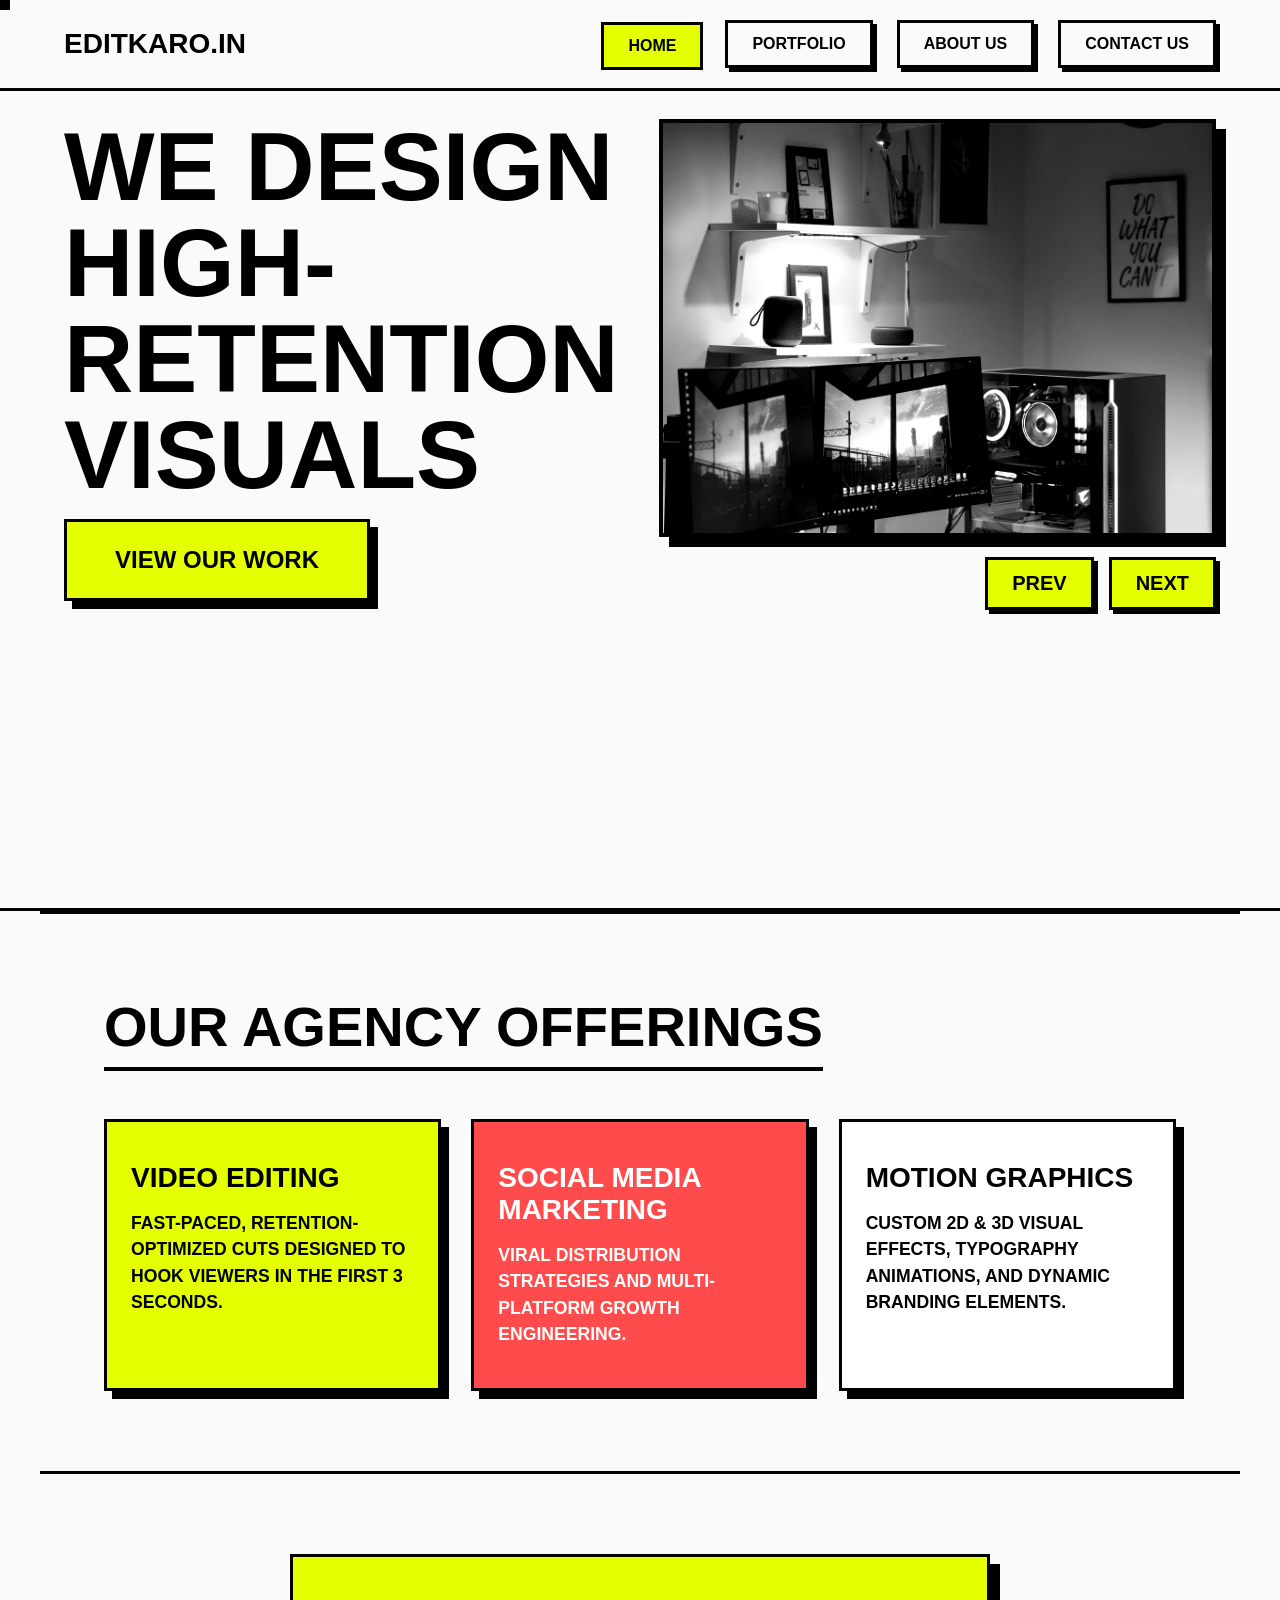
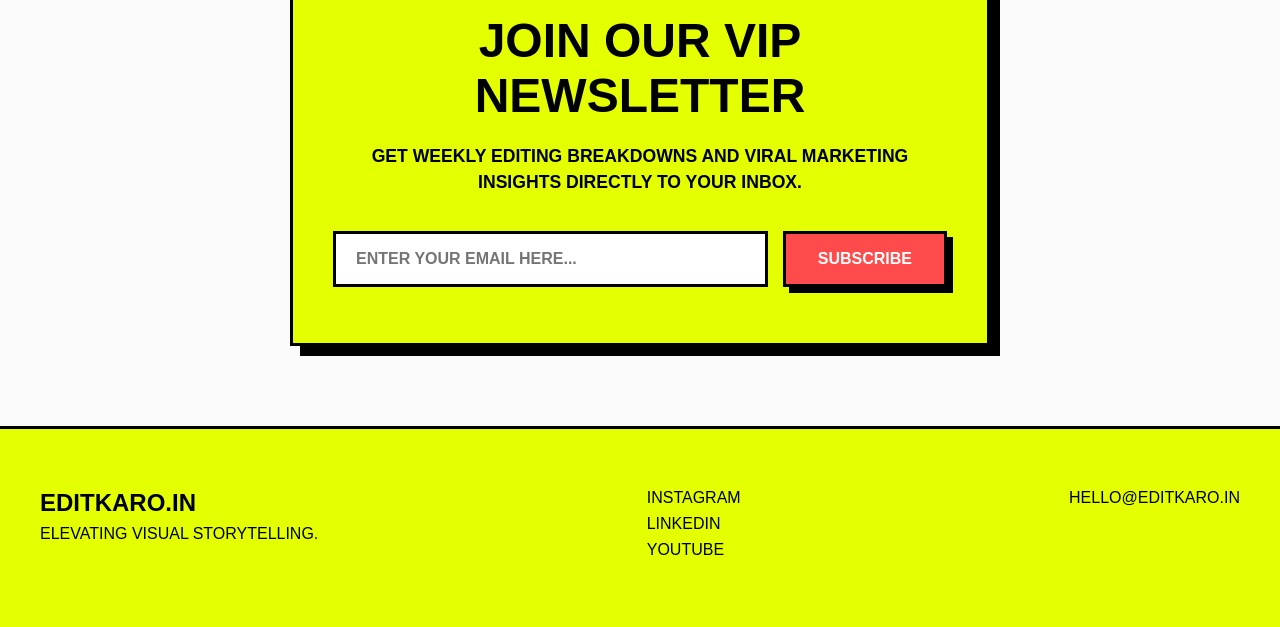
==== commit 0a031d69: "seo done" ====
--- a/index.html
+++ b/index.html
@@ -4,7 +4,8 @@
 <head>
     <meta charset="UTF-8">
     <meta name="viewport" content="width=device-width, initial-scale=1.0">
-    <title>Editkaro.in</title>
+    <title>Editkaro.in | #1 Video Editing &amp; Social Media Marketing Agency</title>
+    <meta name="description" content="Level up your brand with Editkaro.in. Expert video editing, viral short-form Reels, Shorts, and high-impact social media marketing agency strategies.">
     <link rel="stylesheet" href="style.css">
 </head>
 
--- a/style.css
+++ b/style.css
@@ -114,9 +114,9 @@
 .hero-section {
     min-height: calc(100vh - 80px);
     display: flex;
-    align-items: center;
+    align-items: flex-start;
     justify-content: space-between;
-    padding: 3rem 5% 7rem 5%;
+    padding: 1.75rem 5% 4rem 5%;
     gap: 40px;
     background-color: var(--main-background);
     border-bottom: 3px solid var(--brutal-border);
@@ -201,6 +201,7 @@
 .main-heading {
     font-size: 6rem;
     font-weight: 900;
+    margin-top: 0;
     margin-bottom: 1rem;
     line-height: 1;
     color: var(--brutal-border);
@@ -212,6 +213,8 @@
     padding: 1.5rem 3rem;
     font-size: 1.5rem;
     font-weight: 900;
+    text-decoration: none;
+    display: inline-block;
     cursor: none !important;
 }
 
@@ -484,9 +487,13 @@
         inset: 0;
         z-index: 9999999;
         background-color: #FAFAFA;
+        background-image: radial-gradient(#000 15%, transparent 15%);
+        background-size: 16px 16px;
         flex-direction: column;
+        justify-content: flex-start;
         transform: translateX(100%);
-        transition: transform 0.2s ease-out;
+        transition: transform 0.3s cubic-bezier(0.16, 1, 0.3, 1);
+        overflow-y: auto;
     }
 
     #mobile-overlay.open {
@@ -496,28 +503,40 @@
     .overlay-header {
         width: 100%;
         border-bottom: 4px solid #000;
-        background-color: #FF4B4B;
+        background-color: #E3FF00;
+        box-shadow: 0px 6px 0px #000;
         display: flex;
         justify-content: flex-end;
-        padding: 1.5rem;
+        align-items: center;
+        padding: 1.25rem 1.5rem;
+        z-index: 10;
     }
 
     #close-overlay-btn {
-        background: none;
-        border: none;
-        color: #000;
+        background-color: #FF4B4B;
+        border: 3px solid #000;
+        box-shadow: 4px 4px 0px #000;
+        color: #FAFAFA;
         font-weight: 900;
-        font-size: 1.5rem;
+        font-size: 1.1rem;
         font-family: inherit;
         cursor: pointer;
-        padding: 0;
+        padding: 0.5rem 1rem;
+        transition: all 0.1s ease;
+    }
+
+    #close-overlay-btn:active {
+        transform: translate(4px, 4px);
+        box-shadow: 0px 0px 0px #000;
     }
 
     .overlay-links {
         display: flex;
         flex-direction: column;
         width: 100%;
-        gap: 0;
+        padding: 1.5rem;
+        gap: 1.25rem;
+        margin-top: 0.5rem;
     }
 
     .overlay-link {
@@ -525,25 +544,48 @@
         justify-content: space-between;
         align-items: center;
         width: 100%;
-        padding: 2rem 1.5rem;
-        border-bottom: 4px solid #000;
+        padding: 1.25rem 1.5rem;
+        border: 4px solid #000;
+        border-radius: 0px;
+        box-shadow: 6px 6px 0px #000;
         text-decoration: none;
         color: #000;
-        font-size: 2rem;
+        font-size: 1.5rem;
         font-weight: 900;
+        letter-spacing: 1px;
         text-transform: uppercase;
         background-color: #FAFAFA;
-        transition: none;
-        -webkit-text-stroke: 0;
-    }
-
-    .overlay-link:hover,
+        transition: transform 0.15s, box-shadow 0.15s, background-color 0.15s;
+    }
+
+    .overlay-link:nth-child(1) { background-color: #FAFAFA; }
+    .overlay-link:nth-child(2) { background-color: #E3FF00; }
+    .overlay-link:nth-child(3) { background-color: #FF4B4B; color: #FAFAFA; }
+    .overlay-link:nth-child(4) { background-color: #FAFAFA; }
+
+    .overlay-link span:last-child {
+        background-color: #000;
+        color: #E3FF00;
+        padding: 0.25rem 0.75rem;
+        font-size: 1.25rem;
+        border: 2px solid #000;
+    }
+
+    .overlay-link:nth-child(3) span:last-child {
+        background-color: #FAFAFA;
+        color: #000;
+    }
+
     .overlay-link:active {
+        transform: translate(6px, 6px);
+        box-shadow: 0px 0px 0px #000;
         background-color: #E3FF00;
+        color: #000;
     }
 
     .hero-section {
         flex-direction: column;
+        align-items: center;
         justify-content: center;
         height: auto;
         min-height: 100vh;
@@ -564,14 +606,23 @@
 
     .hero-slider-wrapper {
         width: 100%;
+        max-width: 450px;
+        margin: 0 auto;
+        display: flex;
+        flex-direction: column;
+        align-items: center;
     }
 
     .slider-container {
+        width: calc(100% - 10px);
+        margin: 0 auto;
         aspect-ratio: 4 / 5;
         max-height: 520px;
     }
 
     .slider-controls {
+        width: calc(100% - 10px);
+        margin: 0 auto;
         justify-content: space-between;
         gap: 10px;
     }
@@ -653,13 +704,13 @@
 
 
     .hero-section {
-        padding: 2rem 15px;
-        gap: 1rem;
+        padding: 1rem 15px 1.5rem;
+        gap: 0.5rem;
     }
 
     .main-heading {
         font-size: 2.2rem;
-        margin-bottom: 0.5rem;
+        margin-bottom: 0.75rem;
     }
 
     .slider-container {
@@ -1069,6 +1120,16 @@
 }
 
 @media (max-width: 768px) {
+    .pillars-section,
+    .team-section {
+        padding: 2rem 5% 1.5rem;
+        gap: 0.75rem;
+    }
+
+    .section-heading {
+        margin-bottom: 0;
+    }
+
     .pillars-row {
         flex-direction: column;
     }
@@ -1076,4 +1137,45 @@
     .team-grid {
         grid-template-columns: repeat(auto-fit, minmax(260px, 1fr));
     }
+
+    .category-buttons {
+        display: grid;
+        grid-template-columns: repeat(2, 1fr);
+        gap: 1.25rem;
+        padding: 0 5%;
+        width: 100%;
+    }
+
+    .category-btn {
+        padding: 0.85rem 0.5rem;
+        font-size: 1.1rem;
+        width: 100%;
+        text-align: center;
+        box-shadow: 5px 5px 0px var(--brutal-border);
+    }
+
+    .action-button {
+        margin-top: 0.25rem;
+    }
+
+    html, body {
+        overflow-x: hidden;
+    }
+
+    ::-webkit-scrollbar {
+        width: 6px !important;
+        display: block !important;
+    }
+
+    ::-webkit-scrollbar-track {
+        background-color: #FAFAFA !important;
+        background-image: none !important;
+        border-left: 2px solid #000 !important;
+    }
+
+    ::-webkit-scrollbar-thumb {
+        background-color: #FF4B4B !important;
+        border: 1px solid #000 !important;
+        box-shadow: none !important;
+    }
 }
